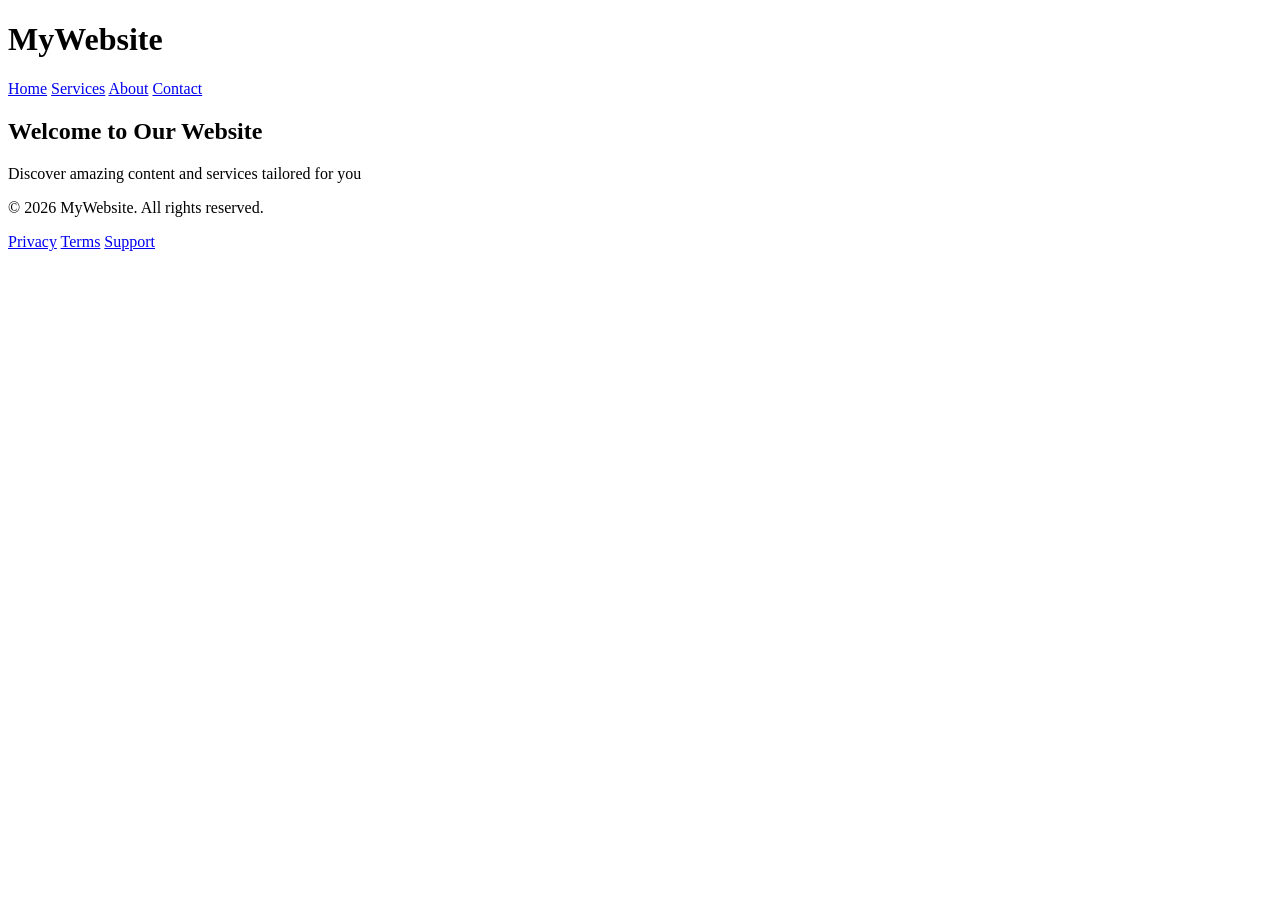
==== index.html @ 63a17d10 "deploying" ====
<!DOCTYPE html>
<html lang="en">
<head>
    <meta charset="UTF-8">
    <meta name="viewport" content="width=device-width, initial-scale=1.0">
    <title>Home - My Website</title>
    <link rel="stylesheet" href="style.css">
</head>
<body>
    <div class="container">
        <!-- Header -->
        <header class="header">
            <div class="header-content">
                <h1 class="logo">MyWebsite</h1>
                <nav class="nav">
                    <a href="index.html" class="nav-link active">Home</a>
                    <a href="services.html" class="nav-link">Services</a>
                    <a href="about.html" class="nav-link">About</a>
                    <a href="contact.html" class="nav-link">Contact</a>
                </nav>
            </div>
        </header>

        <!-- Main Content -->
        <main class="main-content">
            <section class="hero">
                <h2>Welcome to Our Website</h2>
                <p>Discover amazing content and services tailored for you</p>
            </section>
        </main>

        <!-- Footer -->
        <footer class="footer">
            <div class="footer-content">
                <p>&copy; 2026 MyWebsite. All rights reserved.</p>
                <div class="footer-links">
                    <a href="#" class="footer-link">Privacy</a>
                    <a href="#" class="footer-link">Terms</a>
                    <a href="#" class="footer-link">Support</a>
                </div>
            </div>
        </footer>
    </div>
</body>
</html>
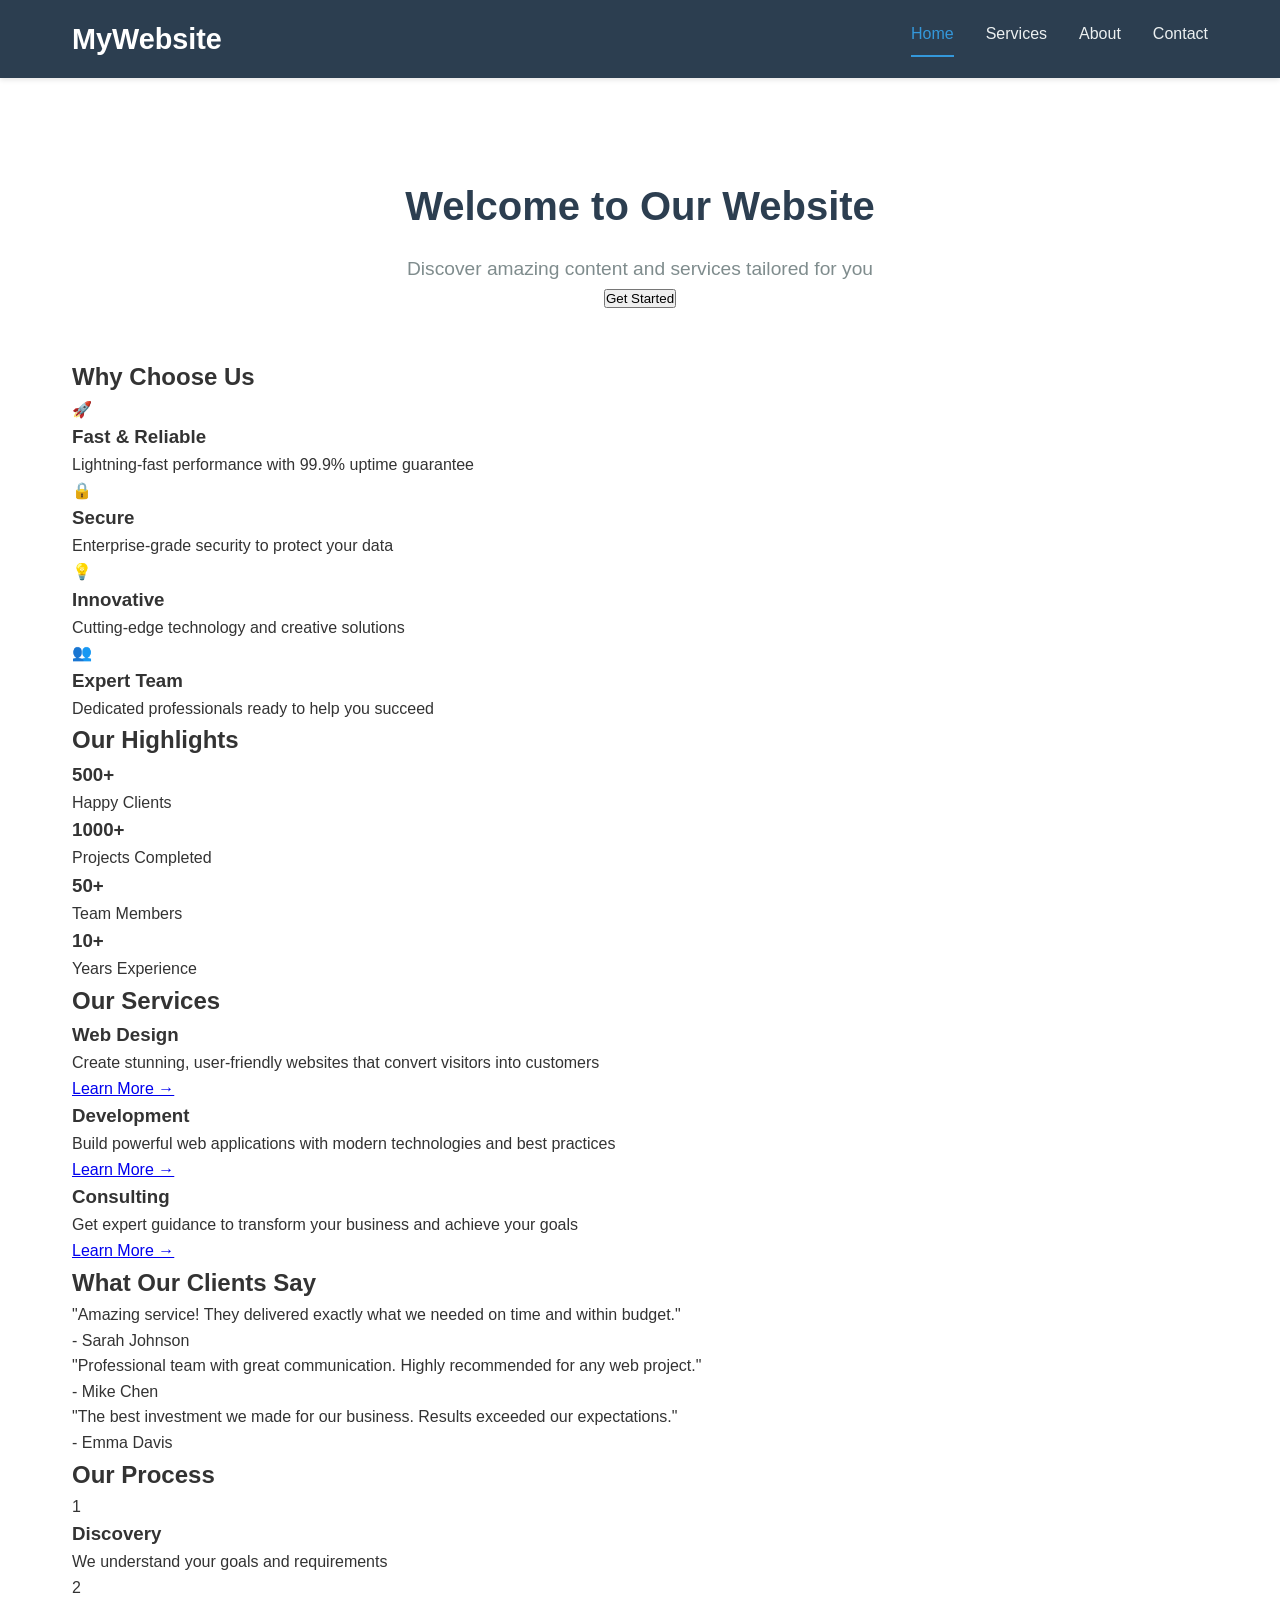
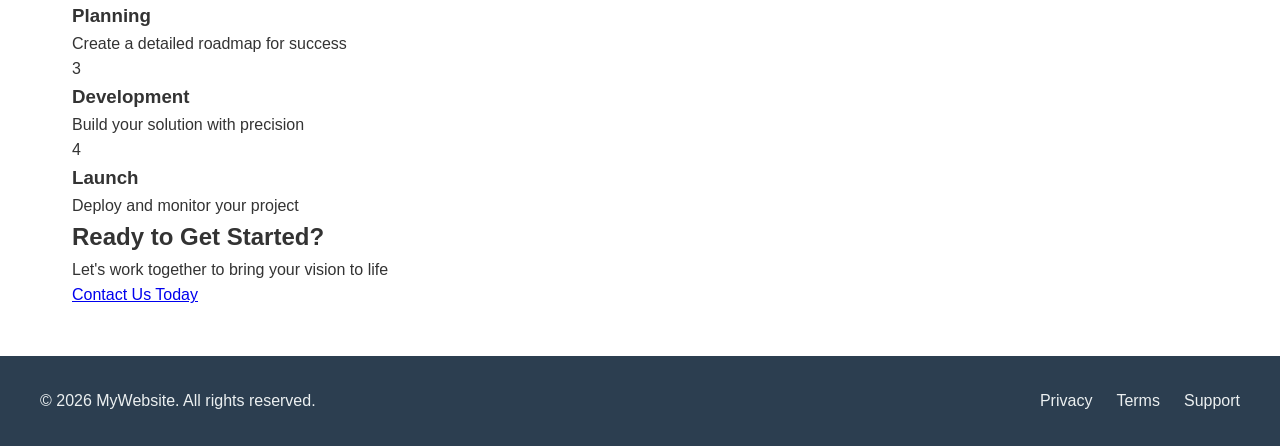
==== commit d2a75918: "updating" ====
--- a/index.html
+++ b/index.html
@@ -23,9 +23,136 @@
 
         <!-- Main Content -->
         <main class="main-content">
+            <!-- Hero Section -->
             <section class="hero">
                 <h2>Welcome to Our Website</h2>
                 <p>Discover amazing content and services tailored for you</p>
+                <button class="cta-btn">Get Started</button>
+            </section>
+
+            <!-- Features Section -->
+            <section class="features-section">
+                <h2>Why Choose Us</h2>
+                <div class="features-grid">
+                    <div class="feature-item">
+                        <div class="feature-icon">🚀</div>
+                        <h3>Fast & Reliable</h3>
+                        <p>Lightning-fast performance with 99.9% uptime guarantee</p>
+                    </div>
+                    <div class="feature-item">
+                        <div class="feature-icon">🔒</div>
+                        <h3>Secure</h3>
+                        <p>Enterprise-grade security to protect your data</p>
+                    </div>
+                    <div class="feature-item">
+                        <div class="feature-icon">💡</div>
+                        <h3>Innovative</h3>
+                        <p>Cutting-edge technology and creative solutions</p>
+                    </div>
+                    <div class="feature-item">
+                        <div class="feature-icon">👥</div>
+                        <h3>Expert Team</h3>
+                        <p>Dedicated professionals ready to help you succeed</p>
+                    </div>
+                </div>
+            </section>
+
+            <!-- Highlights Section -->
+            <section class="highlights-section">
+                <h2>Our Highlights</h2>
+                <div class="highlights-container">
+                    <div class="highlight-card">
+                        <h3>500+</h3>
+                        <p>Happy Clients</p>
+                    </div>
+                    <div class="highlight-card">
+                        <h3>1000+</h3>
+                        <p>Projects Completed</p>
+                    </div>
+                    <div class="highlight-card">
+                        <h3>50+</h3>
+                        <p>Team Members</p>
+                    </div>
+                    <div class="highlight-card">
+                        <h3>10+</h3>
+                        <p>Years Experience</p>
+                    </div>
+                </div>
+            </section>
+
+            <!-- Services Preview Section -->
+            <section class="services-preview">
+                <h2>Our Services</h2>
+                <div class="services-preview-grid">
+                    <div class="service-preview-card">
+                        <h3>Web Design</h3>
+                        <p>Create stunning, user-friendly websites that convert visitors into customers</p>
+                        <a href="services.html" class="learn-more">Learn More →</a>
+                    </div>
+                    <div class="service-preview-card">
+                        <h3>Development</h3>
+                        <p>Build powerful web applications with modern technologies and best practices</p>
+                        <a href="services.html" class="learn-more">Learn More →</a>
+                    </div>
+                    <div class="service-preview-card">
+                        <h3>Consulting</h3>
+                        <p>Get expert guidance to transform your business and achieve your goals</p>
+                        <a href="services.html" class="learn-more">Learn More →</a>
+                    </div>
+                </div>
+            </section>
+
+            <!-- Testimonials Section -->
+            <section class="testimonials-section">
+                <h2>What Our Clients Say</h2>
+                <div class="testimonials-grid">
+                    <div class="testimonial-card">
+                        <p class="testimonial-text">"Amazing service! They delivered exactly what we needed on time and within budget."</p>
+                        <p class="testimonial-author">- Sarah Johnson</p>
+                    </div>
+                    <div class="testimonial-card">
+                        <p class="testimonial-text">"Professional team with great communication. Highly recommended for any web project."</p>
+                        <p class="testimonial-author">- Mike Chen</p>
+                    </div>
+                    <div class="testimonial-card">
+                        <p class="testimonial-text">"The best investment we made for our business. Results exceeded our expectations."</p>
+                        <p class="testimonial-author">- Emma Davis</p>
+                    </div>
+                </div>
+            </section>
+
+            <!-- Process Section -->
+            <section class="process-section">
+                <h2>Our Process</h2>
+                <div class="process-steps">
+                    <div class="process-step">
+                        <div class="step-number">1</div>
+                        <h3>Discovery</h3>
+                        <p>We understand your goals and requirements</p>
+                    </div>
+                    <div class="process-step">
+                        <div class="step-number">2</div>
+                        <h3>Planning</h3>
+                        <p>Create a detailed roadmap for success</p>
+                    </div>
+                    <div class="process-step">
+                        <div class="step-number">3</div>
+                        <h3>Development</h3>
+                        <p>Build your solution with precision</p>
+                    </div>
+                    <div class="process-step">
+                        <div class="step-number">4</div>
+                        <h3>Launch</h3>
+                        <p>Deploy and monitor your project</p>
+                    </div>
+                </div>
+            </section>
+
+            <!-- CTA Section -->
+            <section class="cta-section">
+                <h2>Ready to Get Started?</h2>
+                <p>Let's work together to bring your vision to life</p>
+                <a href="contact.html" class="cta-link-btn">Contact Us Today</a>
             </section>
         </main>
 
--- a/style.css
+++ b/style.css
@@ -0,0 +1,337 @@
+* {
+    margin: 0;
+    padding: 0;
+    box-sizing: border-box;
+}
+
+body {
+    font-family: 'Segoe UI', Tahoma, Geneva, Verdana, sans-serif;
+    line-height: 1.6;
+    color: #333;
+}
+
+.container {
+    display: flex;
+    flex-direction: column;
+    min-height: 100vh;
+}
+
+/* Header Styles */
+.header {
+    background-color: #2c3e50;
+    padding: 1rem 0;
+    box-shadow: 0 2px 5px rgba(0, 0, 0, 0.1);
+}
+
+.header-content {
+    display: flex;
+    justify-content: space-between;
+    align-items: center;
+    max-width: 1200px;
+    margin: 0 auto;
+    padding: 0 2rem;
+}
+
+.logo {
+    color: #fff;
+    font-size: 1.8rem;
+    font-weight: bold;
+}
+
+.nav {
+    display: flex;
+    gap: 2rem;
+}
+
+.nav-link {
+    color: #ecf0f1;
+    text-decoration: none;
+    font-size: 1rem;
+    font-weight: 500;
+    transition: color 0.3s ease;
+}
+
+.nav-link:hover {
+    color: #3498db;
+}
+
+.nav-link.active {
+    color: #3498db;
+    border-bottom: 2px solid #3498db;
+    padding-bottom: 0.5rem;
+}
+
+/* Main Content */
+.main-content {
+    flex: 1;
+    max-width: 1200px;
+    width: 100%;
+    margin: 0 auto;
+    padding: 3rem 2rem;
+}
+
+.hero {
+    text-align: center;
+    padding: 3rem 0;
+}
+
+.hero h2 {
+    font-size: 2.5rem;
+    color: #2c3e50;
+    margin-bottom: 1rem;
+}
+
+.hero p {
+    font-size: 1.2rem;
+    color: #7f8c8d;
+}
+
+.page-section {
+    width: 100%;
+}
+
+.page-section h2 {
+    font-size: 2rem;
+    color: #2c3e50;
+    margin-bottom: 2rem;
+    text-align: center;
+}
+
+/* Services Grid */
+.services-grid {
+    display: flex;
+    flex-wrap: wrap;
+    gap: 2rem;
+    justify-content: center;
+}
+
+.service-card {
+    background-color: #ecf0f1;
+    padding: 2rem;
+    border-radius: 8px;
+    width: 250px;
+    text-align: center;
+    transition: transform 0.3s ease, box-shadow 0.3s ease;
+}
+
+.service-card:hover {
+    transform: translateY(-5px);
+    box-shadow: 0 5px 15px rgba(0, 0, 0, 0.2);
+}
+
+.service-card h3 {
+    color: #2c3e50;
+    margin-bottom: 1rem;
+    font-size: 1.3rem;
+}
+
+.service-card p {
+    color: #7f8c8d;
+    font-size: 0.95rem;
+}
+
+/* About Content */
+.about-content {
+    max-width: 800px;
+    margin: 0 auto;
+}
+
+.about-content p {
+    color: #555;
+    margin-bottom: 1.5rem;
+    font-size: 1rem;
+    line-height: 1.8;
+}
+
+.team-grid {
+    display: flex;
+    flex-wrap: wrap;
+    gap: 2rem;
+    justify-content: center;
+    margin-top: 2rem;
+}
+
+.team-member {
+    background-color: #ecf0f1;
+    padding: 2rem;
+    border-radius: 8px;
+    width: 200px;
+    text-align: center;
+    transition: background-color 0.3s ease;
+}
+
+.team-member:hover {
+    background-color: #3498db;
+    color: #fff;
+}
+
+.team-member h3 {
+    color: #2c3e50;
+    margin-bottom: 0.5rem;
+}
+
+.team-member:hover h3 {
+    color: #fff;
+}
+
+.team-member p {
+    color: #7f8c8d;
+    font-size: 0.9rem;
+}
+
+.team-member:hover p {
+    color: #ecf0f1;
+}
+
+/* Contact Content */
+.contact-content {
+    display: flex;
+    gap: 3rem;
+    justify-content: center;
+    flex-wrap: wrap;
+}
+
+.contact-form {
+    flex: 1;
+    min-width: 300px;
+    max-width: 400px;
+}
+
+.form-group {
+    display: flex;
+    flex-direction: column;
+    margin-bottom: 1.5rem;
+}
+
+.form-group label {
+    color: #2c3e50;
+    font-weight: 600;
+    margin-bottom: 0.5rem;
+}
+
+.form-group input,
+.form-group textarea {
+    padding: 0.8rem;
+    border: 1px solid #bdc3c7;
+    border-radius: 4px;
+    font-family: inherit;
+    font-size: 1rem;
+    transition: border-color 0.3s ease;
+}
+
+.form-group input:focus,
+.form-group textarea:focus {
+    outline: none;
+    border-color: #3498db;
+}
+
+.submit-btn {
+    background-color: #3498db;
+    color: #fff;
+    padding: 0.8rem 2rem;
+    border: none;
+    border-radius: 4px;
+    font-size: 1rem;
+    font-weight: 600;
+    cursor: pointer;
+    transition: background-color 0.3s ease;
+    width: 100%;
+}
+
+.submit-btn:hover {
+    background-color: #2980b9;
+}
+
+.contact-info {
+    flex: 1;
+    min-width: 300px;
+    max-width: 400px;
+    background-color: #ecf0f1;
+    padding: 2rem;
+    border-radius: 8px;
+}
+
+.contact-info h3 {
+    color: #2c3e50;
+    margin-bottom: 1.5rem;
+    font-size: 1.3rem;
+}
+
+.contact-info p {
+    color: #555;
+    margin-bottom: 1rem;
+    line-height: 1.8;
+}
+
+/* Footer Styles */
+.footer {
+    background-color: #2c3e50;
+    color: #ecf0f1;
+    padding: 2rem;
+    margin-top: auto;
+}
+
+.footer-content {
+    display: flex;
+    justify-content: space-between;
+    align-items: center;
+    max-width: 1200px;
+    margin: 0 auto;
+    flex-wrap: wrap;
+    gap: 2rem;
+}
+
+.footer-links {
+    display: flex;
+    gap: 1.5rem;
+}
+
+.footer-link {
+    color: #ecf0f1;
+    text-decoration: none;
+    transition: color 0.3s ease;
+}
+
+.footer-link:hover {
+    color: #3498db;
+}
+
+/* Responsive Design */
+@media (max-width: 768px) {
+    .header-content {
+        flex-direction: column;
+        gap: 1rem;
+    }
+
+    .nav {
+        gap: 1rem;
+        flex-wrap: wrap;
+        justify-content: center;
+    }
+
+    .hero h2 {
+        font-size: 1.8rem;
+    }
+
+    .page-section h2 {
+        font-size: 1.5rem;
+    }
+
+    .services-grid {
+        gap: 1rem;
+    }
+
+    .service-card {
+        width: 100%;
+        max-width: 300px;
+    }
+
+    .contact-content {
+        gap: 1.5rem;
+    }
+
+    .footer-content {
+        flex-direction: column;
+        text-align: center;
+    }
+}
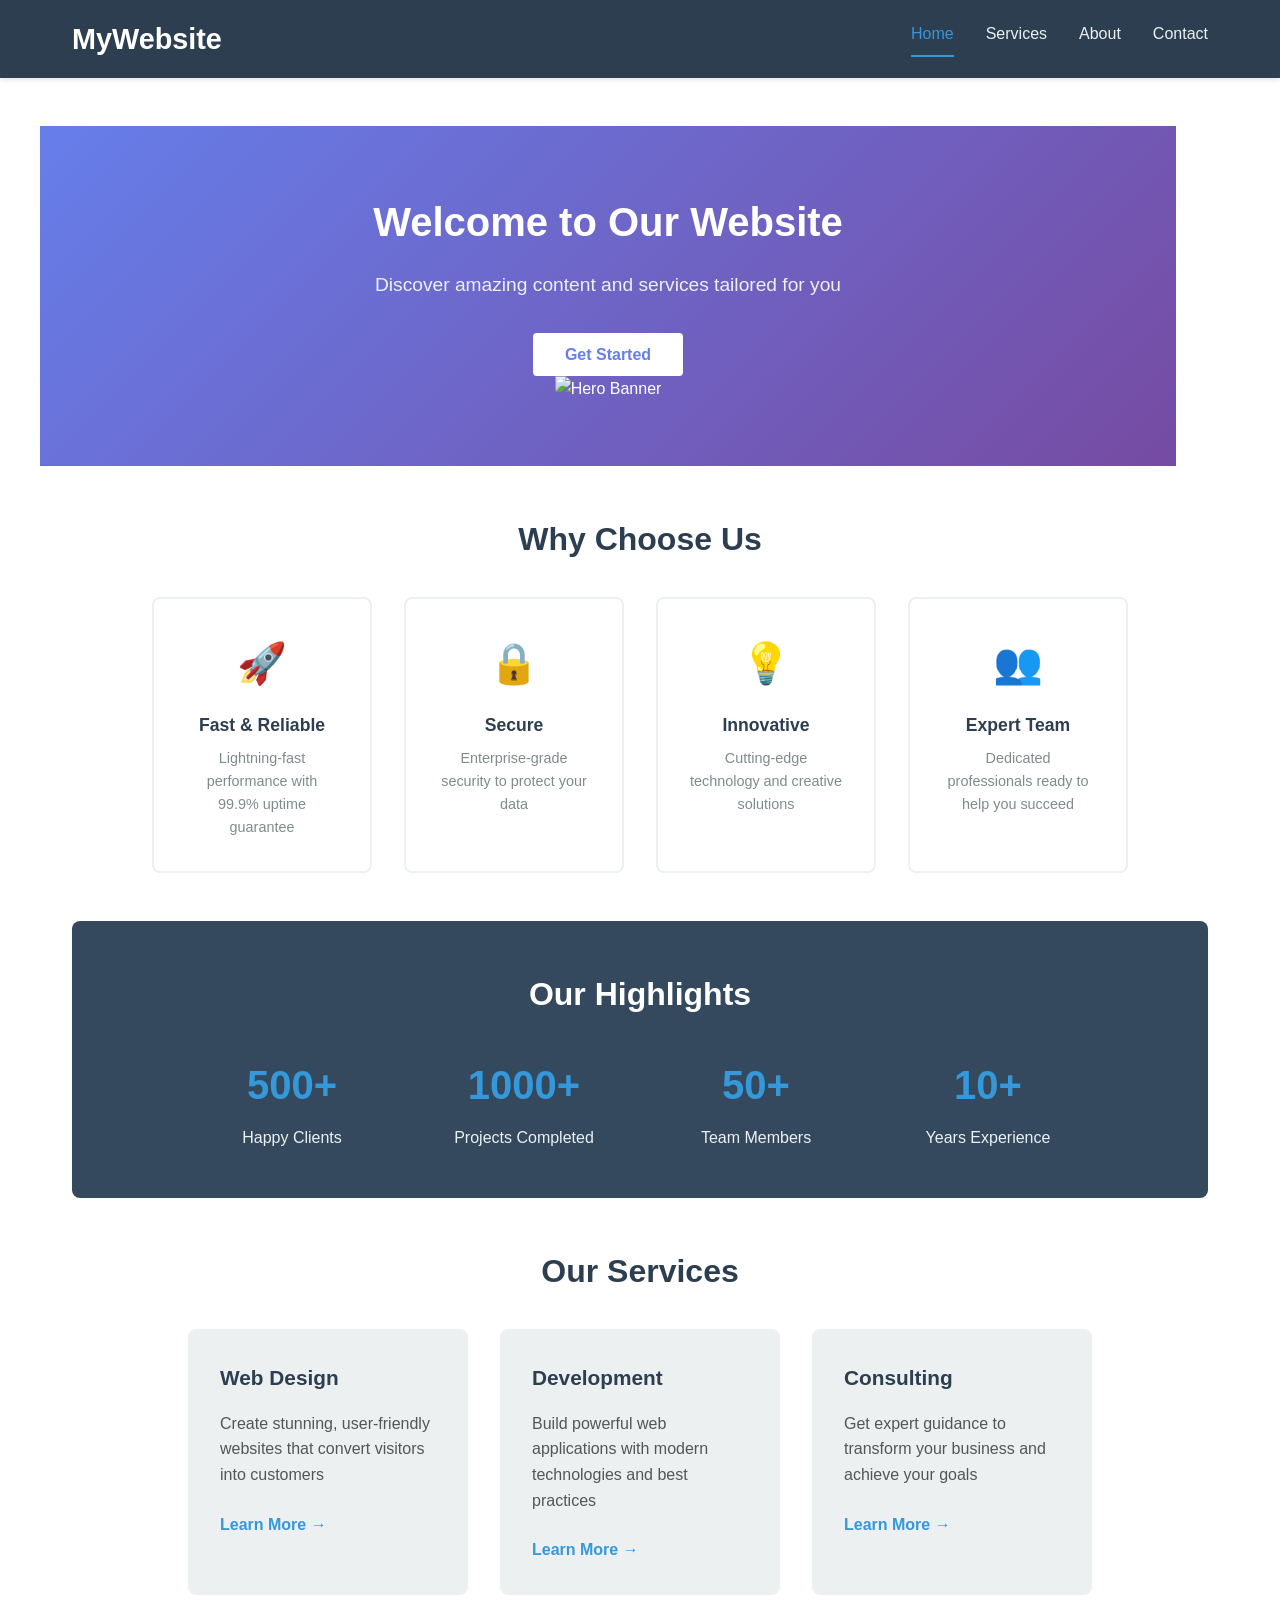
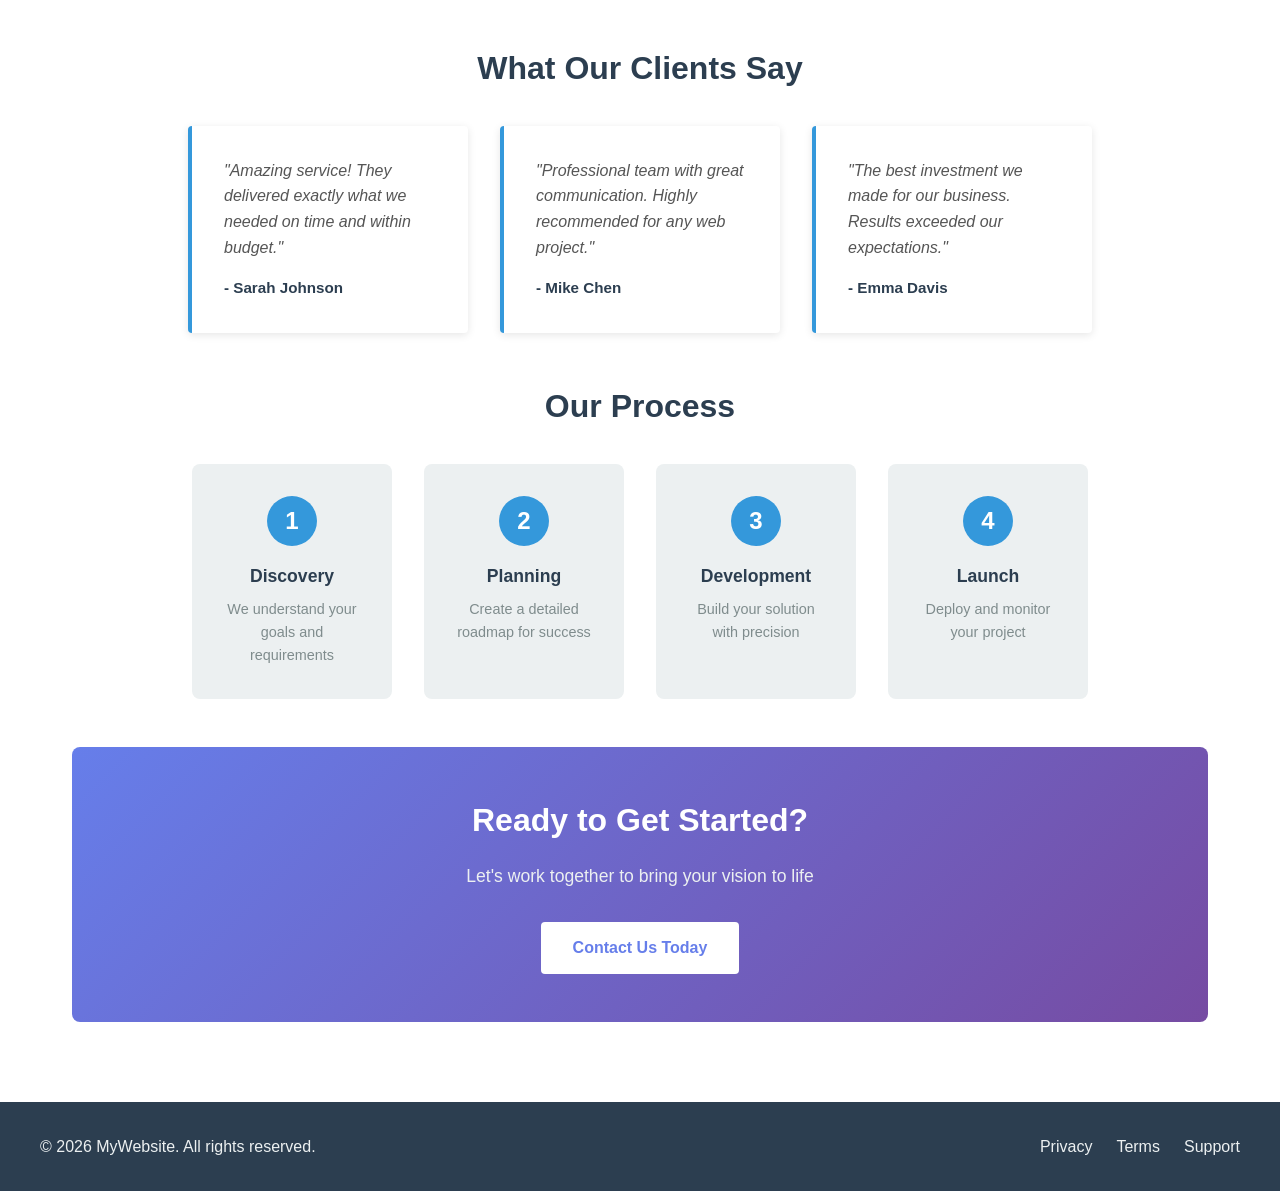
==== commit 29e2db1a: "updating" ====
--- a/index.html
+++ b/index.html
@@ -25,9 +25,12 @@
         <main class="main-content">
             <!-- Hero Section -->
             <section class="hero">
-                <h2>Welcome to Our Website</h2>
-                <p>Discover amazing content and services tailored for you</p>
-                <button class="cta-btn">Get Started</button>
+                <div class="hero-content">
+                    <h2>Welcome to Our Website</h2>
+                    <p>Discover amazing content and services tailored for you</p>
+                    <button class="cta-btn">Get Started</button>
+                </div>
+                <img src="https://images.unsplash.com/photo-1552664730-d307ca884978?w=1200&h=400&fit=crop" alt="Hero Banner" class="hero-image">
             </section>
 
             <!-- Features Section -->
--- a/style.css
+++ b/style.css
@@ -72,18 +72,45 @@
 
 .hero {
     text-align: center;
-    padding: 3rem 0;
+    padding: 4rem 2rem;
+    background: linear-gradient(135deg, #667eea 0%, #764ba2 100%);
+    color: #fff;
+    border-radius: 0;
+    margin-bottom: 3rem;
+    width: 100%;
+    margin-left: -2rem;
+    margin-right: -2rem;
+    padding-left: calc(2rem + 2rem);
+    padding-right: calc(2rem + 2rem);
 }
 
 .hero h2 {
     font-size: 2.5rem;
-    color: #2c3e50;
+    color: #fff;
     margin-bottom: 1rem;
 }
 
 .hero p {
     font-size: 1.2rem;
-    color: #7f8c8d;
+    color: #ecf0f1;
+    margin-bottom: 2rem;
+}
+
+.cta-btn {
+    background-color: #fff;
+    color: #667eea;
+    padding: 0.8rem 2rem;
+    border: none;
+    border-radius: 4px;
+    font-size: 1rem;
+    font-weight: 600;
+    cursor: pointer;
+    transition: transform 0.3s ease, box-shadow 0.3s ease;
+}
+
+.cta-btn:hover {
+    transform: scale(1.05);
+    box-shadow: 0 5px 15px rgba(0, 0, 0, 0.2);
 }
 
 .page-section {
@@ -313,17 +340,41 @@
         font-size: 1.8rem;
     }
 
-    .page-section h2 {
+    .hero {
+        padding: 2rem 1rem;
+    }
+
+    .page-section h2,
+    .features-section h2,
+    .highlights-section h2,
+    .services-preview h2,
+    .testimonials-section h2,
+    .process-section h2,
+    .cta-section h2 {
         font-size: 1.5rem;
     }
 
-    .services-grid {
+    .services-grid,
+    .features-grid,
+    .highlights-container,
+    .services-preview-grid,
+    .testimonials-grid,
+    .process-steps {
         gap: 1rem;
     }
 
-    .service-card {
+    .service-card,
+    .feature-item,
+    .service-preview-card,
+    .testimonial-card,
+    .process-step {
         width: 100%;
         max-width: 300px;
+    }
+
+    .highlight-card {
+        min-width: 120px;
+        max-width: 150px;
     }
 
     .contact-content {
@@ -335,3 +386,305 @@
         text-align: center;
     }
 }
+
+/* Features Section */
+.features-section {
+    margin-bottom: 3rem;
+}
+
+.features-section h2 {
+    font-size: 2rem;
+    color: #2c3e50;
+    margin-bottom: 2rem;
+    text-align: center;
+}
+
+.features-grid {
+    display: flex;
+    flex-wrap: wrap;
+    gap: 2rem;
+    justify-content: center;
+}
+
+.feature-item {
+    background-color: #fff;
+    border: 2px solid #ecf0f1;
+    padding: 2rem;
+    border-radius: 8px;
+    width: 220px;
+    text-align: center;
+    transition: border-color 0.3s ease, box-shadow 0.3s ease;
+}
+
+.feature-item:hover {
+    border-color: #3498db;
+    box-shadow: 0 5px 15px rgba(52, 152, 219, 0.2);
+}
+
+.feature-icon {
+    font-size: 2.5rem;
+    margin-bottom: 1rem;
+}
+
+.feature-item h3 {
+    color: #2c3e50;
+    margin-bottom: 0.5rem;
+    font-size: 1.1rem;
+}
+
+.feature-item p {
+    color: #7f8c8d;
+    font-size: 0.9rem;
+}
+
+/* Highlights Section */
+.highlights-section {
+    background-color: #34495e;
+    color: #fff;
+    padding: 3rem 2rem;
+    border-radius: 8px;
+    margin-bottom: 3rem;
+}
+
+.highlights-section h2 {
+    font-size: 2rem;
+    color: #fff;
+    margin-bottom: 2rem;
+    text-align: center;
+}
+
+.highlights-container {
+    display: flex;
+    flex-wrap: wrap;
+    gap: 2rem;
+    justify-content: center;
+}
+
+.highlight-card {
+    text-align: center;
+    flex: 1;
+    min-width: 150px;
+    max-width: 200px;
+}
+
+.highlight-card h3 {
+    font-size: 2.5rem;
+    color: #3498db;
+    margin-bottom: 0.5rem;
+}
+
+.highlight-card p {
+    font-size: 1rem;
+    color: #ecf0f1;
+}
+
+/* Services Preview Section */
+.services-preview {
+    margin-bottom: 3rem;
+}
+
+.services-preview h2 {
+    font-size: 2rem;
+    color: #2c3e50;
+    margin-bottom: 2rem;
+    text-align: center;
+}
+
+.services-preview-grid {
+    display: flex;
+    flex-wrap: wrap;
+    gap: 2rem;
+    justify-content: center;
+}
+
+.service-preview-card {
+    background-color: #ecf0f1;
+    padding: 2rem;
+    border-radius: 8px;
+    width: 280px;
+    transition: transform 0.3s ease, box-shadow 0.3s ease;
+}
+
+.service-preview-card:hover {
+    transform: translateY(-8px);
+    box-shadow: 0 8px 20px rgba(0, 0, 0, 0.15);
+}
+
+.service-preview-card h3 {
+    color: #2c3e50;
+    margin-bottom: 1rem;
+    font-size: 1.3rem;
+}
+
+.service-preview-card p {
+    color: #555;
+    margin-bottom: 1.5rem;
+    line-height: 1.6;
+}
+
+.learn-more {
+    color: #3498db;
+    text-decoration: none;
+    font-weight: 600;
+    transition: color 0.3s ease;
+}
+
+.learn-more:hover {
+    color: #2980b9;
+}
+
+/* Testimonials Section */
+.testimonials-section {
+    margin-bottom: 3rem;
+}
+
+.testimonials-section h2 {
+    font-size: 2rem;
+    color: #2c3e50;
+    margin-bottom: 2rem;
+    text-align: center;
+}
+
+.testimonials-grid {
+    display: flex;
+    flex-wrap: wrap;
+    gap: 2rem;
+    justify-content: center;
+}
+
+.testimonial-card {
+    background-color: #fff;
+    border-left: 4px solid #3498db;
+    padding: 2rem;
+    border-radius: 4px;
+    width: 280px;
+    box-shadow: 0 2px 8px rgba(0, 0, 0, 0.1);
+    transition: box-shadow 0.3s ease;
+}
+
+.testimonial-card:hover {
+    box-shadow: 0 5px 15px rgba(0, 0, 0, 0.15);
+}
+
+.testimonial-text {
+    color: #555;
+    font-style: italic;
+    margin-bottom: 1rem;
+    line-height: 1.6;
+}
+
+.testimonial-author {
+    color: #2c3e50;
+    font-weight: 600;
+    font-size: 0.95rem;
+}
+
+/* Process Section */
+.process-section {
+    margin-bottom: 3rem;
+}
+
+.process-section h2 {
+    font-size: 2rem;
+    color: #2c3e50;
+    margin-bottom: 2rem;
+    text-align: center;
+}
+
+.process-steps {
+    display: flex;
+    flex-wrap: wrap;
+    gap: 2rem;
+    justify-content: center;
+}
+
+.process-step {
+    background-color: #ecf0f1;
+    padding: 2rem;
+    border-radius: 8px;
+    width: 200px;
+    text-align: center;
+    transition: background-color 0.3s ease;
+}
+
+.process-step:hover {
+    background-color: #3498db;
+    color: #fff;
+}
+
+.step-number {
+    display: flex;
+    align-items: center;
+    justify-content: center;
+    width: 50px;
+    height: 50px;
+    background-color: #3498db;
+    color: #fff;
+    border-radius: 50%;
+    font-size: 1.5rem;
+    font-weight: bold;
+    margin: 0 auto 1rem;
+    transition: background-color 0.3s ease;
+}
+
+.process-step:hover .step-number {
+    background-color: #fff;
+    color: #3498db;
+}
+
+.process-step h3 {
+    color: #2c3e50;
+    margin-bottom: 0.5rem;
+    font-size: 1.1rem;
+}
+
+.process-step:hover h3 {
+    color: #fff;
+}
+
+.process-step p {
+    color: #7f8c8d;
+    font-size: 0.9rem;
+}
+
+.process-step:hover p {
+    color: #ecf0f1;
+}
+
+/* CTA Section */
+.cta-section {
+    background: linear-gradient(135deg, #667eea 0%, #764ba2 100%);
+    color: #fff;
+    padding: 3rem 2rem;
+    border-radius: 8px;
+    text-align: center;
+    margin-bottom: 2rem;
+}
+
+.cta-section h2 {
+    font-size: 2rem;
+    color: #fff;
+    margin-bottom: 1rem;
+}
+
+.cta-section p {
+    font-size: 1.1rem;
+    color: #ecf0f1;
+    margin-bottom: 2rem;
+}
+
+.cta-link-btn {
+    display: inline-block;
+    background-color: #fff;
+    color: #667eea;
+    padding: 0.8rem 2rem;
+    border-radius: 4px;
+    text-decoration: none;
+    font-weight: 600;
+    transition: transform 0.3s ease, box-shadow 0.3s ease;
+}
+
+.cta-link-btn:hover {
+    transform: scale(1.05);
+    box-shadow: 0 5px 15px rgba(0, 0, 0, 0.2);
+}
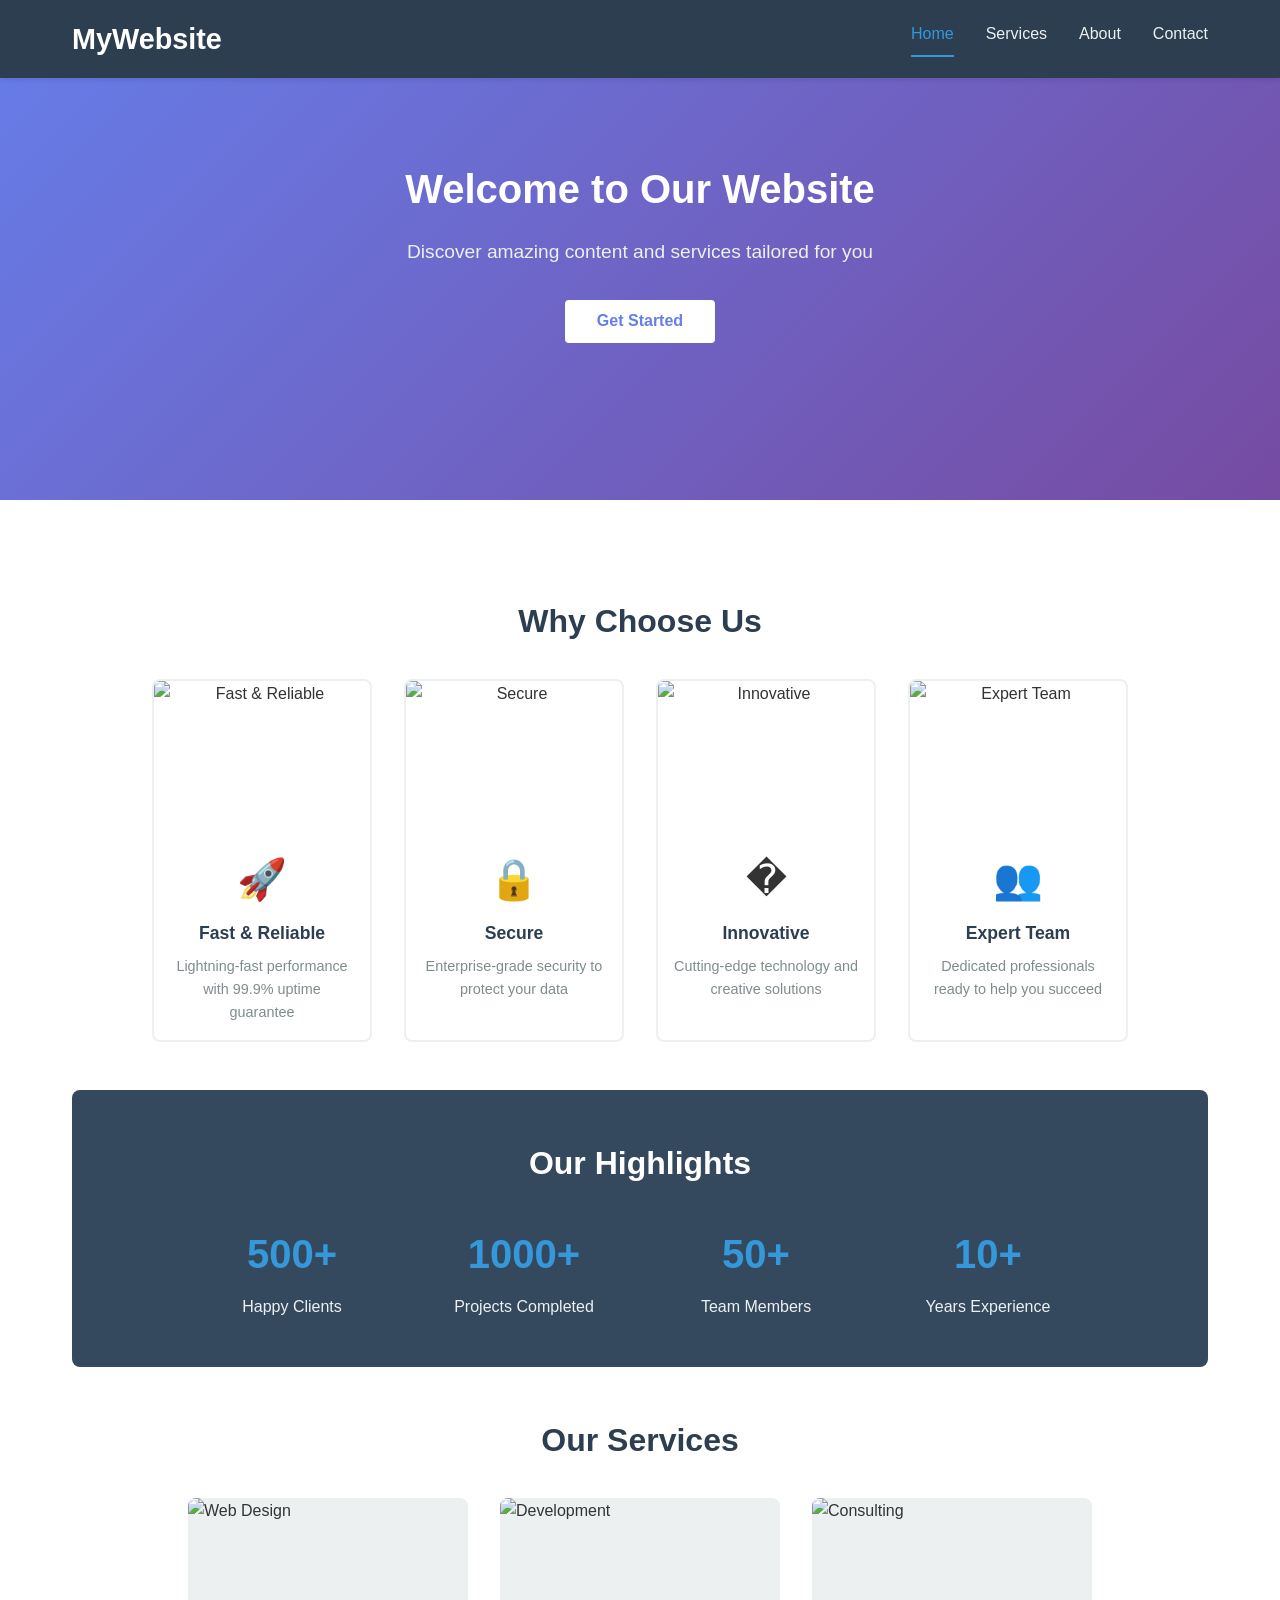
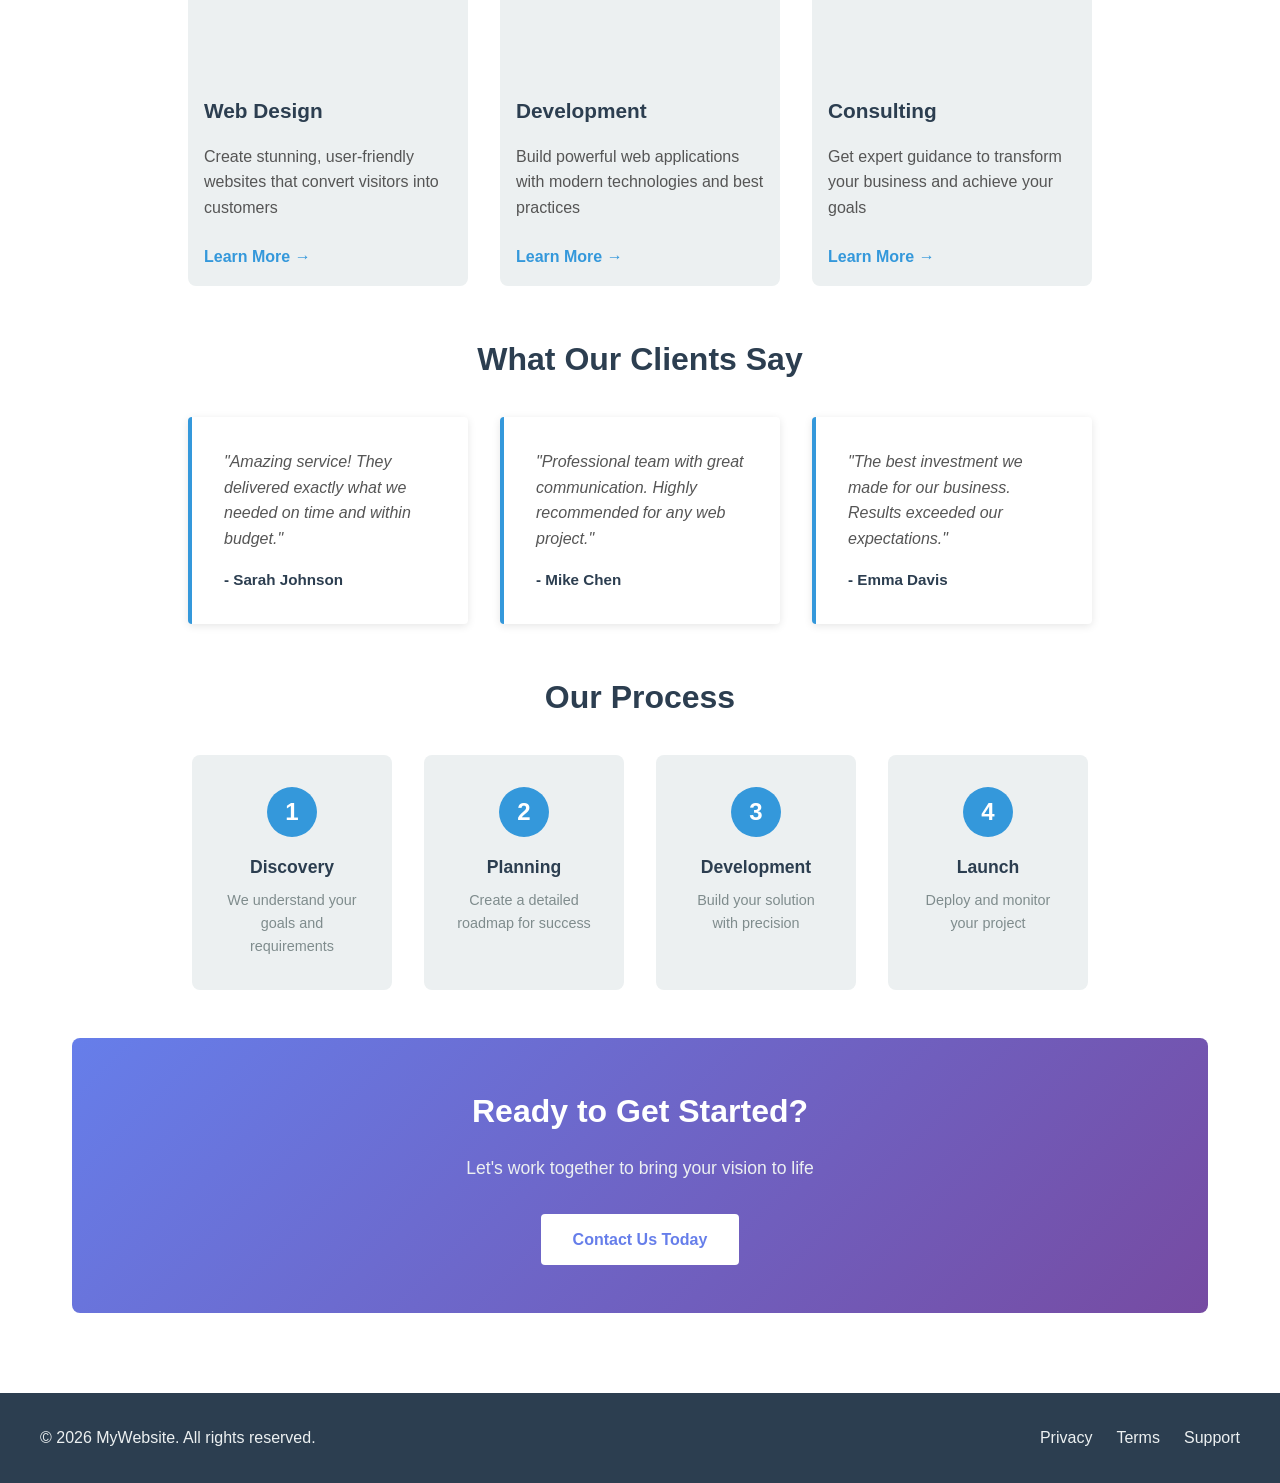
==== commit 1b725b9c: "updating" ====
--- a/index.html
+++ b/index.html
@@ -21,38 +21,41 @@
             </div>
         </header>
 
+        <!-- Hero Section -->
+        <section class="hero">
+            <div class="hero-content">
+                <h2>Welcome to Our Website</h2>
+                <p>Discover amazing content and services tailored for you</p>
+                <button class="cta-btn">Get Started</button>
+            </div>
+            <img src="https://images.unsplash.com/photo-1552664730-d307ca884978?w=1200&h=400&fit=crop" alt="Hero Banner" class="hero-image">
+        </section>
+
         <!-- Main Content -->
         <main class="main-content">
-            <!-- Hero Section -->
-            <section class="hero">
-                <div class="hero-content">
-                    <h2>Welcome to Our Website</h2>
-                    <p>Discover amazing content and services tailored for you</p>
-                    <button class="cta-btn">Get Started</button>
-                </div>
-                <img src="https://images.unsplash.com/photo-1552664730-d307ca884978?w=1200&h=400&fit=crop" alt="Hero Banner" class="hero-image">
-            </section>
-
-            <!-- Features Section -->
             <section class="features-section">
                 <h2>Why Choose Us</h2>
                 <div class="features-grid">
                     <div class="feature-item">
+                        <img src="https://images.unsplash.com/photo-1552664730-d307ca884978?w=300&h=200&fit=crop" alt="Fast & Reliable" class="feature-image">
                         <div class="feature-icon">🚀</div>
                         <h3>Fast & Reliable</h3>
                         <p>Lightning-fast performance with 99.9% uptime guarantee</p>
                     </div>
                     <div class="feature-item">
+                        <img src="https://images.unsplash.com/photo-1563986768609-322da13575f3?w=300&h=200&fit=crop" alt="Secure" class="feature-image">
                         <div class="feature-icon">🔒</div>
                         <h3>Secure</h3>
                         <p>Enterprise-grade security to protect your data</p>
                     </div>
                     <div class="feature-item">
-                        <div class="feature-icon">💡</div>
+                        <img src="https://images.unsplash.com/photo-1552664730-d307ca884978?w=300&h=200&fit=crop" alt="Innovative" class="feature-image">
+                        <div class="feature-icon">�</div>
                         <h3>Innovative</h3>
                         <p>Cutting-edge technology and creative solutions</p>
                     </div>
                     <div class="feature-item">
+                        <img src="https://images.unsplash.com/photo-1552664730-d307ca884978?w=300&h=200&fit=crop" alt="Expert Team" class="feature-image">
                         <div class="feature-icon">👥</div>
                         <h3>Expert Team</h3>
                         <p>Dedicated professionals ready to help you succeed</p>
@@ -88,16 +91,19 @@
                 <h2>Our Services</h2>
                 <div class="services-preview-grid">
                     <div class="service-preview-card">
+                        <img src="https://images.unsplash.com/photo-1561070791-2526d30994b5?w=300&h=200&fit=crop" alt="Web Design" class="service-image">
                         <h3>Web Design</h3>
                         <p>Create stunning, user-friendly websites that convert visitors into customers</p>
                         <a href="services.html" class="learn-more">Learn More →</a>
                     </div>
                     <div class="service-preview-card">
+                        <img src="https://images.unsplash.com/photo-1517694712202-14dd9538aa97?w=300&h=200&fit=crop" alt="Development" class="service-image">
                         <h3>Development</h3>
                         <p>Build powerful web applications with modern technologies and best practices</p>
                         <a href="services.html" class="learn-more">Learn More →</a>
                     </div>
                     <div class="service-preview-card">
+                        <img src="https://images.unsplash.com/photo-1552664730-d307ca884978?w=300&h=200&fit=crop" alt="Consulting" class="service-image">
                         <h3>Consulting</h3>
                         <p>Get expert guidance to transform your business and achieve your goals</p>
                         <a href="services.html" class="learn-more">Learn More →</a>
--- a/style.css
+++ b/style.css
@@ -4,16 +4,22 @@
     box-sizing: border-box;
 }
 
+html {
+    overflow-x: hidden;
+}
+
 body {
     font-family: 'Segoe UI', Tahoma, Geneva, Verdana, sans-serif;
     line-height: 1.6;
     color: #333;
+    overflow-x: hidden;
 }
 
 .container {
     display: flex;
     flex-direction: column;
     min-height: 100vh;
+    overflow-x: hidden;
 }
 
 /* Header Styles */
@@ -21,6 +27,12 @@
     background-color: #2c3e50;
     padding: 1rem 0;
     box-shadow: 0 2px 5px rgba(0, 0, 0, 0.1);
+    position: fixed;
+    top: 0;
+    left: 0;
+    right: 0;
+    width: 100%;
+    z-index: 1000;
 }
 
 .header-content {
@@ -72,16 +84,39 @@
 
 .hero {
     text-align: center;
-    padding: 4rem 2rem;
+    padding: 6rem 2rem;
     background: linear-gradient(135deg, #667eea 0%, #764ba2 100%);
     color: #fff;
     border-radius: 0;
     margin-bottom: 3rem;
-    width: 100%;
-    margin-left: -2rem;
-    margin-right: -2rem;
-    padding-left: calc(2rem + 2rem);
-    padding-right: calc(2rem + 2rem);
+    margin-top: 0;
+    width: 100vw;
+    position: relative;
+    left: 50%;
+    right: 50%;
+    margin-left: -50vw;
+    margin-right: -50vw;
+    overflow: hidden;
+    display: flex;
+    align-items: center;
+    justify-content: center;
+    min-height: 500px;
+}
+
+.hero-image {
+    position: absolute;
+    top: 0;
+    left: 0;
+    width: 100%;
+    height: 100%;
+    object-fit: cover;
+    opacity: 0.3;
+    z-index: 0;
+}
+
+.hero-content {
+    position: relative;
+    z-index: 1;
 }
 
 .hero h2 {
@@ -99,7 +134,8 @@
 .cta-btn {
     background-color: #fff;
     color: #667eea;
-    padding: 0.8rem 2rem;
+    padding: 
+0.8rem 2rem;
     border: none;
     border-radius: 4px;
     font-size: 1rem;
@@ -113,280 +149,6 @@
     box-shadow: 0 5px 15px rgba(0, 0, 0, 0.2);
 }
 
-.page-section {
-    width: 100%;
-}
-
-.page-section h2 {
-    font-size: 2rem;
-    color: #2c3e50;
-    margin-bottom: 2rem;
-    text-align: center;
-}
-
-/* Services Grid */
-.services-grid {
-    display: flex;
-    flex-wrap: wrap;
-    gap: 2rem;
-    justify-content: center;
-}
-
-.service-card {
-    background-color: #ecf0f1;
-    padding: 2rem;
-    border-radius: 8px;
-    width: 250px;
-    text-align: center;
-    transition: transform 0.3s ease, box-shadow 0.3s ease;
-}
-
-.service-card:hover {
-    transform: translateY(-5px);
-    box-shadow: 0 5px 15px rgba(0, 0, 0, 0.2);
-}
-
-.service-card h3 {
-    color: #2c3e50;
-    margin-bottom: 1rem;
-    font-size: 1.3rem;
-}
-
-.service-card p {
-    color: #7f8c8d;
-    font-size: 0.95rem;
-}
-
-/* About Content */
-.about-content {
-    max-width: 800px;
-    margin: 0 auto;
-}
-
-.about-content p {
-    color: #555;
-    margin-bottom: 1.5rem;
-    font-size: 1rem;
-    line-height: 1.8;
-}
-
-.team-grid {
-    display: flex;
-    flex-wrap: wrap;
-    gap: 2rem;
-    justify-content: center;
-    margin-top: 2rem;
-}
-
-.team-member {
-    background-color: #ecf0f1;
-    padding: 2rem;
-    border-radius: 8px;
-    width: 200px;
-    text-align: center;
-    transition: background-color 0.3s ease;
-}
-
-.team-member:hover {
-    background-color: #3498db;
-    color: #fff;
-}
-
-.team-member h3 {
-    color: #2c3e50;
-    margin-bottom: 0.5rem;
-}
-
-.team-member:hover h3 {
-    color: #fff;
-}
-
-.team-member p {
-    color: #7f8c8d;
-    font-size: 0.9rem;
-}
-
-.team-member:hover p {
-    color: #ecf0f1;
-}
-
-/* Contact Content */
-.contact-content {
-    display: flex;
-    gap: 3rem;
-    justify-content: center;
-    flex-wrap: wrap;
-}
-
-.contact-form {
-    flex: 1;
-    min-width: 300px;
-    max-width: 400px;
-}
-
-.form-group {
-    display: flex;
-    flex-direction: column;
-    margin-bottom: 1.5rem;
-}
-
-.form-group label {
-    color: #2c3e50;
-    font-weight: 600;
-    margin-bottom: 0.5rem;
-}
-
-.form-group input,
-.form-group textarea {
-    padding: 0.8rem;
-    border: 1px solid #bdc3c7;
-    border-radius: 4px;
-    font-family: inherit;
-    font-size: 1rem;
-    transition: border-color 0.3s ease;
-}
-
-.form-group input:focus,
-.form-group textarea:focus {
-    outline: none;
-    border-color: #3498db;
-}
-
-.submit-btn {
-    background-color: #3498db;
-    color: #fff;
-    padding: 0.8rem 2rem;
-    border: none;
-    border-radius: 4px;
-    font-size: 1rem;
-    font-weight: 600;
-    cursor: pointer;
-    transition: background-color 0.3s ease;
-    width: 100%;
-}
-
-.submit-btn:hover {
-    background-color: #2980b9;
-}
-
-.contact-info {
-    flex: 1;
-    min-width: 300px;
-    max-width: 400px;
-    background-color: #ecf0f1;
-    padding: 2rem;
-    border-radius: 8px;
-}
-
-.contact-info h3 {
-    color: #2c3e50;
-    margin-bottom: 1.5rem;
-    font-size: 1.3rem;
-}
-
-.contact-info p {
-    color: #555;
-    margin-bottom: 1rem;
-    line-height: 1.8;
-}
-
-/* Footer Styles */
-.footer {
-    background-color: #2c3e50;
-    color: #ecf0f1;
-    padding: 2rem;
-    margin-top: auto;
-}
-
-.footer-content {
-    display: flex;
-    justify-content: space-between;
-    align-items: center;
-    max-width: 1200px;
-    margin: 0 auto;
-    flex-wrap: wrap;
-    gap: 2rem;
-}
-
-.footer-links {
-    display: flex;
-    gap: 1.5rem;
-}
-
-.footer-link {
-    color: #ecf0f1;
-    text-decoration: none;
-    transition: color 0.3s ease;
-}
-
-.footer-link:hover {
-    color: #3498db;
-}
-
-/* Responsive Design */
-@media (max-width: 768px) {
-    .header-content {
-        flex-direction: column;
-        gap: 1rem;
-    }
-
-    .nav {
-        gap: 1rem;
-        flex-wrap: wrap;
-        justify-content: center;
-    }
-
-    .hero h2 {
-        font-size: 1.8rem;
-    }
-
-    .hero {
-        padding: 2rem 1rem;
-    }
-
-    .page-section h2,
-    .features-section h2,
-    .highlights-section h2,
-    .services-preview h2,
-    .testimonials-section h2,
-    .process-section h2,
-    .cta-section h2 {
-        font-size: 1.5rem;
-    }
-
-    .services-grid,
-    .features-grid,
-    .highlights-container,
-    .services-preview-grid,
-    .testimonials-grid,
-    .process-steps {
-        gap: 1rem;
-    }
-
-    .service-card,
-    .feature-item,
-    .service-preview-card,
-    .testimonial-card,
-    .process-step {
-        width: 100%;
-        max-width: 300px;
-    }
-
-    .highlight-card {
-        min-width: 120px;
-        max-width: 150px;
-    }
-
-    .contact-content {
-        gap: 1.5rem;
-    }
-
-    .footer-content {
-        flex-direction: column;
-        text-align: center;
-    }
-}
-
 /* Features Section */
 .features-section {
     margin-bottom: 3rem;
@@ -409,11 +171,19 @@
 .feature-item {
     background-color: #fff;
     border: 2px solid #ecf0f1;
-    padding: 2rem;
+    padding: 0;
     border-radius: 8px;
     width: 220px;
     text-align: center;
     transition: border-color 0.3s ease, box-shadow 0.3s ease;
+    overflow: hidden;
+}
+
+.feature-image {
+    width: 100%;
+    height: 150px;
+    object-fit: cover;
+    display: block;
 }
 
 .feature-item:hover {
@@ -423,18 +193,21 @@
 
 .feature-icon {
     font-size: 2.5rem;
-    margin-bottom: 1rem;
+    margin: 1rem 0 0.5rem 0;
+    display: block;
 }
 
 .feature-item h3 {
     color: #2c3e50;
     margin-bottom: 0.5rem;
     font-size: 1.1rem;
+    padding: 0 1rem;
 }
 
 .feature-item p {
     color: #7f8c8d;
     font-size: 0.9rem;
+    padding: 0 1rem 1rem 1rem;
 }
 
 /* Highlights Section */
@@ -499,10 +272,18 @@
 
 .service-preview-card {
     background-color: #ecf0f1;
-    padding: 2rem;
+    padding: 0;
     border-radius: 8px;
     width: 280px;
     transition: transform 0.3s ease, box-shadow 0.3s ease;
+    overflow: hidden;
+}
+
+.service-image {
+    width: 100%;
+    height: 180px;
+    object-fit: cover;
+    display: block;
 }
 
 .service-preview-card:hover {
@@ -514,12 +295,14 @@
     color: #2c3e50;
     margin-bottom: 1rem;
     font-size: 1.3rem;
+    padding: 1rem 1rem 0 1rem;
 }
 
 .service-preview-card p {
     color: #555;
     margin-bottom: 1.5rem;
     line-height: 1.6;
+    padding: 0 1rem;
 }
 
 .learn-more {
@@ -527,6 +310,8 @@
     text-decoration: none;
     font-weight: 600;
     transition: color 0.3s ease;
+    display: block;
+    padding: 0 1rem 1rem 1rem;
 }
 
 .learn-more:hover {
@@ -688,3 +473,518 @@
     transform: scale(1.05);
     box-shadow: 0 5px 15px rgba(0, 0, 0, 0.2);
 }
+
+/* Page Section */
+.page-section {
+    width: 100%;
+}
+
+.page-section h2 {
+    font-size: 2rem;
+    color: #2c3e50;
+    margin-bottom: 2rem;
+    text-align: center;
+}
+
+/* Services Grid */
+.services-grid {
+    display: flex;
+    flex-wrap: wrap;
+    gap: 2rem;
+    justify-content: center;
+}
+
+.service-card {
+    background-color: #ecf0f1;
+    padding: 0;
+    border-radius: 8px;
+    width: 250px;
+    text-align: center;
+    transition: transform 0.3s ease, box-shadow 0.3s ease;
+    overflow: hidden;
+}
+
+.service-card-image {
+    width: 100%;
+    height: 180px;
+    object-fit: cover;
+    display: block;
+}
+
+.service-card:hover {
+    transform: translateY(-5px);
+    box-shadow: 0 5px 15px rgba(0, 0, 0, 0.2);
+}
+
+.service-card h3 {
+    color: #2c3e50;
+    margin-bottom: 1rem;
+    font-size: 1.3rem;
+    padding: 1rem 1rem 0 1rem;
+}
+
+.service-card p {
+    color: #7f8c8d;
+    font-size: 0.95rem;
+    padding: 0 1rem 1rem 1rem;
+}
+
+/* About Content */
+.about-content {
+    max-width: 800px;
+    margin: 0 auto;
+}
+
+.about-content p {
+    color: #555;
+    margin-bottom: 1.5rem;
+    font-size: 1rem;
+    line-height: 1.8;
+}
+
+.team-grid {
+    display: flex;
+    flex-wrap: wrap;
+    gap: 2rem;
+    justify-content: center;
+    margin-top: 2rem;
+}
+
+.team-member {
+    background-color: #ecf0f1;
+    padding: 0;
+    border-radius: 8px;
+    width: 200px;
+    text-align: center;
+    transition: background-color 0.3s ease;
+    overflow: hidden;
+}
+
+.team-image {
+    width: 100%;
+    height: 200px;
+    object-fit: cover;
+    display: block;
+}
+
+.team-member:hover {
+    background-color: #3498db;
+    color: #fff;
+}
+
+.team-member h3 {
+    color: #2c3e50;
+    margin-bottom: 0.5rem;
+    padding: 1rem 1rem 0 1rem;
+}
+
+.team-member:hover h3 {
+    color: #fff;
+}
+
+.team-member p {
+    color: #7f8c8d;
+    font-size: 0.9rem;
+    padding: 0 1rem 1rem 1rem;
+}
+
+.team-member:hover p {
+    color: #ecf0f1;
+}
+
+/* Contact Content */
+.contact-content {
+    display: flex;
+    gap: 3rem;
+    justify-content: center;
+    flex-wrap: wrap;
+}
+
+.contact-form {
+    flex: 1;
+    min-width: 300px;
+    max-width: 400px;
+}
+
+.form-group {
+    display: flex;
+    flex-direction: column;
+    margin-bottom: 1.5rem;
+}
+
+.form-group label {
+    color: #2c3e50;
+    font-weight: 600;
+    margin-bottom: 0.5rem;
+}
+
+.form-group input,
+.form-group textarea {
+    padding: 0.8rem;
+    border: 1px solid #bdc3c7;
+    border-radius: 4px;
+    font-family: inherit;
+    font-size: 1rem;
+    transition: border-color 0.3s ease;
+}
+
+.form-group input:focus,
+.form-group textarea:focus {
+    outline: none;
+    border-color: #3498db;
+}
+
+.submit-btn {
+    background-color: #3498db;
+    color: #fff;
+    padding: 0.8rem 2rem;
+    border: none;
+    border-radius: 4px;
+    font-size: 1rem;
+    font-weight: 600;
+    cursor: pointer;
+    transition: background-color 0.3s ease;
+    width: 100%;
+}
+
+.submit-btn:hover {
+    background-color: #2980b9;
+}
+
+.contact-info {
+    flex: 1;
+    min-width: 300px;
+    max-width: 400px;
+    background-color: #ecf0f1;
+    padding: 2rem;
+    border-radius: 8px;
+}
+
+.contact-info h3 {
+    color: #2c3e50;
+    margin-bottom: 1.5rem;
+    font-size: 1.3rem;
+}
+
+.info-item {
+    margin-bottom: 1.5rem;
+}
+
+.info-item h4 {
+    color: #2c3e50;
+    font-weight: 600;
+    margin-bottom: 0.5rem;
+}
+
+.info-item p {
+    color: #555;
+    line-height: 1.8;
+}
+
+/* Footer Styles */
+.footer {
+    background-color: #2c3e50;
+    color: #ecf0f1;
+    padding: 2rem;
+    margin-top: auto;
+}
+
+.footer-content {
+    display: flex;
+    justify-content: space-between;
+    align-items: center;
+    max-width: 1200px;
+    margin: 0 auto;
+    flex-wrap: wrap;
+    gap: 2rem;
+}
+
+.footer-links {
+    display: flex;
+    gap: 1.5rem;
+}
+
+.footer-link {
+    color: #ecf0f1;
+    text-decoration: none;
+    transition: color 0.3s ease;
+}
+
+.footer-link:hover {
+    color: #3498db;
+}
+
+/* Responsive Design */
+@media (max-width: 768px) {
+    .header-content {
+        flex-direction: column;
+        gap: 1rem;
+    }
+
+    .nav {
+        gap: 1rem;
+        flex-wrap: wrap;
+        justify-content: center;
+    }
+
+    .hero h2 {
+        font-size: 1.8rem;
+    }
+
+    .hero {
+        padding: 2rem 1rem;
+    }
+
+    .page-section h2,
+    .features-section h2,
+    .highlights-section h2,
+    .services-preview h2,
+    .testimonials-section h2,
+    .process-section h2,
+    .cta-section h2 {
+        font-size: 1.5rem;
+    }
+
+    .services-grid,
+    .features-grid,
+    .highlights-container,
+    .services-preview-grid,
+    .testimonials-grid,
+    .process-steps {
+        gap: 1rem;
+    }
+
+    .service-card,
+    .feature-item,
+    .service-preview-card,
+    .testimonial-card,
+    .process-step {
+        width: 100%;
+        max-width: 300px;
+    }
+
+    .highlight-card {
+        min-width: 120px;
+        max-width: 150px;
+    }
+
+    .contact-content {
+        gap: 1.5rem;
+    }
+
+    .footer-content {
+        flex-direction: column;
+        text-align: center;
+    }
+}
+
+
+/* Service Card Images */
+.service-card-image {
+    width: 100%;
+    height: 200px;
+    object-fit: cover;
+    display: block;
+    margin-bottom: 1rem;
+}
+
+/* Benefits Section */
+.benefits-section {
+    background-color: #f8f9fa;
+    padding: 3rem 2rem;
+    border-radius: 8px;
+    margin-bottom: 3rem;
+}
+
+.benefits-section h2 {
+    font-size: 2rem;
+    color: #2c3e50;
+    margin-bottom: 2rem;
+    text-align: center;
+}
+
+.benefits-grid {
+    display: flex;
+    flex-wrap: wrap;
+    gap: 2rem;
+    justify-content: center;
+}
+
+.benefit-item {
+    background-color: #fff;
+    padding: 2rem;
+    border-radius: 8px;
+    width: 220px;
+    text-align: center;
+    box-shadow: 0 2px 8px rgba(0, 0, 0, 0.1);
+    transition: transform 0.3s ease, box-shadow 0.3s ease;
+}
+
+.benefit-item:hover {
+    transform: translateY(-5px);
+    box-shadow: 0 5px 15px rgba(0, 0, 0, 0.15);
+}
+
+.benefit-icon {
+    font-size: 2.5rem;
+    color: #3498db;
+    margin-bottom: 1rem;
+    font-weight: bold;
+}
+
+.benefit-item h3 {
+    color: #2c3e50;
+    margin-bottom: 0.5rem;
+    font-size: 1.1rem;
+}
+
+.benefit-item p {
+    color: #7f8c8d;
+    font-size: 0.9rem;
+}
+
+/* Team Section */
+.team-section {
+    margin-bottom: 3rem;
+}
+
+.team-section h2 {
+    font-size: 2rem;
+    color: #2c3e50;
+    margin-bottom: 2rem;
+    text-align: center;
+}
+
+.team-image {
+    width: 100%;
+    height: 250px;
+    object-fit: cover;
+    border-radius: 8px 8px 0 0;
+    display: block;
+}
+
+.team-member {
+    background-color: #fff;
+    border-radius: 8px;
+    overflow: hidden;
+    width: 280px;
+    text-align: center;
+    box-shadow: 0 2px 8px rgba(0, 0, 0, 0.1);
+    transition: transform 0.3s ease, box-shadow 0.3s ease;
+}
+
+.team-member:hover {
+    transform: translateY(-8px);
+    box-shadow: 0 8px 20px rgba(0, 0, 0, 0.15);
+}
+
+.team-member h3 {
+    color: #2c3e50;
+    margin: 1.5rem 1rem 0.5rem;
+    font-size: 1.2rem;
+}
+
+.team-role {
+    color: #3498db;
+    font-weight: 600;
+    margin: 0 1rem;
+    font-size: 0.95rem;
+}
+
+.team-bio {
+    color: #7f8c8d;
+    margin: 0.5rem 1rem 1.5rem;
+    font-size: 0.9rem;
+    line-height: 1.5;
+}
+
+/* Values Section */
+.values-section {
+    background: linear-gradient(135deg, #667eea 0%, #764ba2 100%);
+    color: #fff;
+    padding: 3rem 2rem;
+    border-radius: 8px;
+    margin-bottom: 3rem;
+}
+
+.values-section h2 {
+    font-size: 2rem;
+    color: #fff;
+    margin-bottom: 2rem;
+    text-align: center;
+}
+
+.values-grid {
+    display: flex;
+    flex-wrap: wrap;
+    gap: 2rem;
+    justify-content: center;
+}
+
+.value-item {
+    background-color: rgba(255, 255, 255, 0.1);
+    padding: 2rem;
+    border-radius: 8px;
+    width: 220px;
+    text-align: center;
+    border: 2px solid rgba(255, 255, 255, 0.2);
+    transition: transform 0.3s ease, background-color 0.3s ease;
+}
+
+.value-item:hover {
+    transform: translateY(-5px);
+    background-color: rgba(255, 255, 255, 0.2);
+}
+
+.value-item h3 {
+    color: #fff;
+    margin-bottom: 1rem;
+    font-size: 1.2rem;
+}
+
+.value-item p {
+    color: #ecf0f1;
+    font-size: 0.95rem;
+    line-height: 1.6;
+}
+
+/* Contact Info Items */
+.info-item {
+    margin-bottom: 2rem;
+    padding-bottom: 2rem;
+    border-bottom: 1px solid #ecf0f1;
+}
+
+.info-item:last-child {
+    border-bottom: none;
+}
+
+.info-item h4 {
+    color: #3498db;
+    margin-bottom: 0.5rem;
+    font-size: 1rem;
+}
+
+.info-item p {
+    color: #555;
+    line-height: 1.8;
+}
+
+/* Responsive for new sections */
+@media (max-width: 768px) {
+    .benefits-grid,
+    .values-grid {
+        gap: 1rem;
+    }
+
+    .benefit-item,
+    .value-item,
+    .team-member {
+        width: 100%;
+        max-width: 300px;
+    }
+
+    .team-image {
+        height: 200px;
+    }
+}
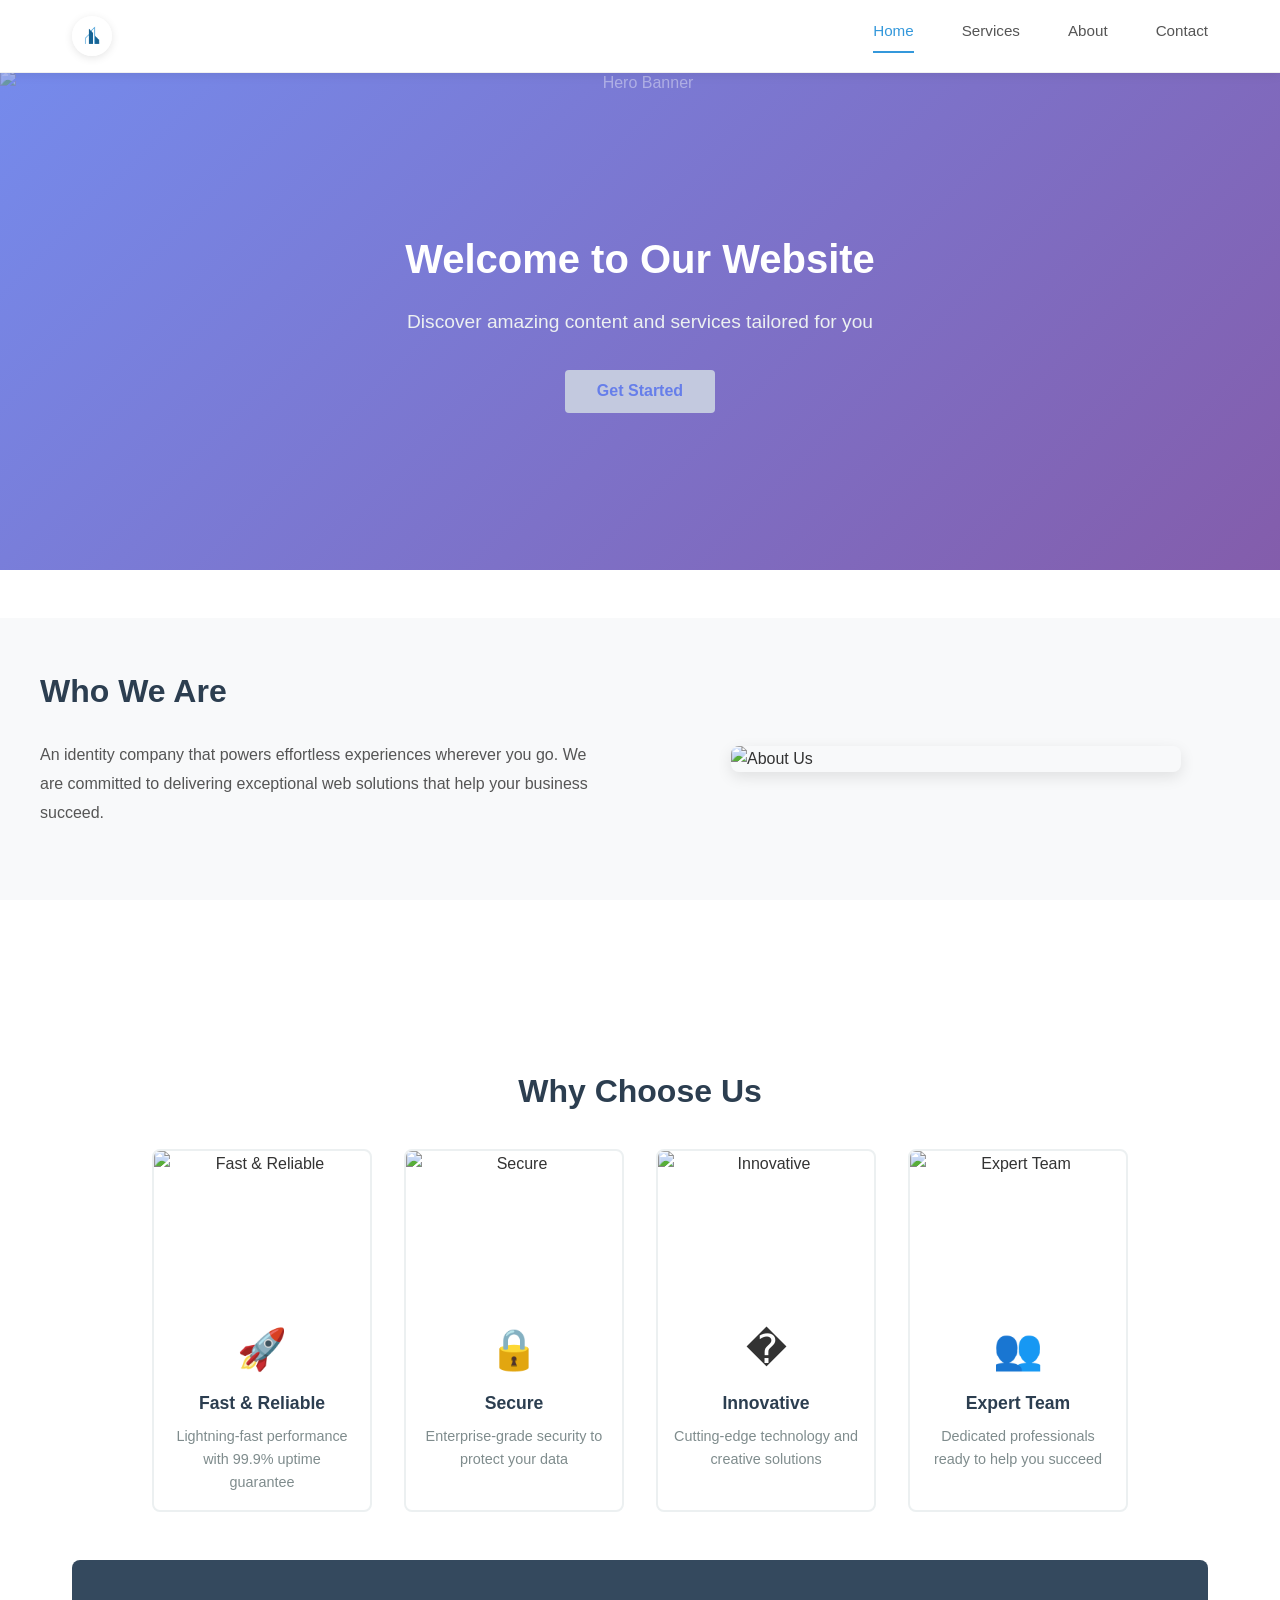
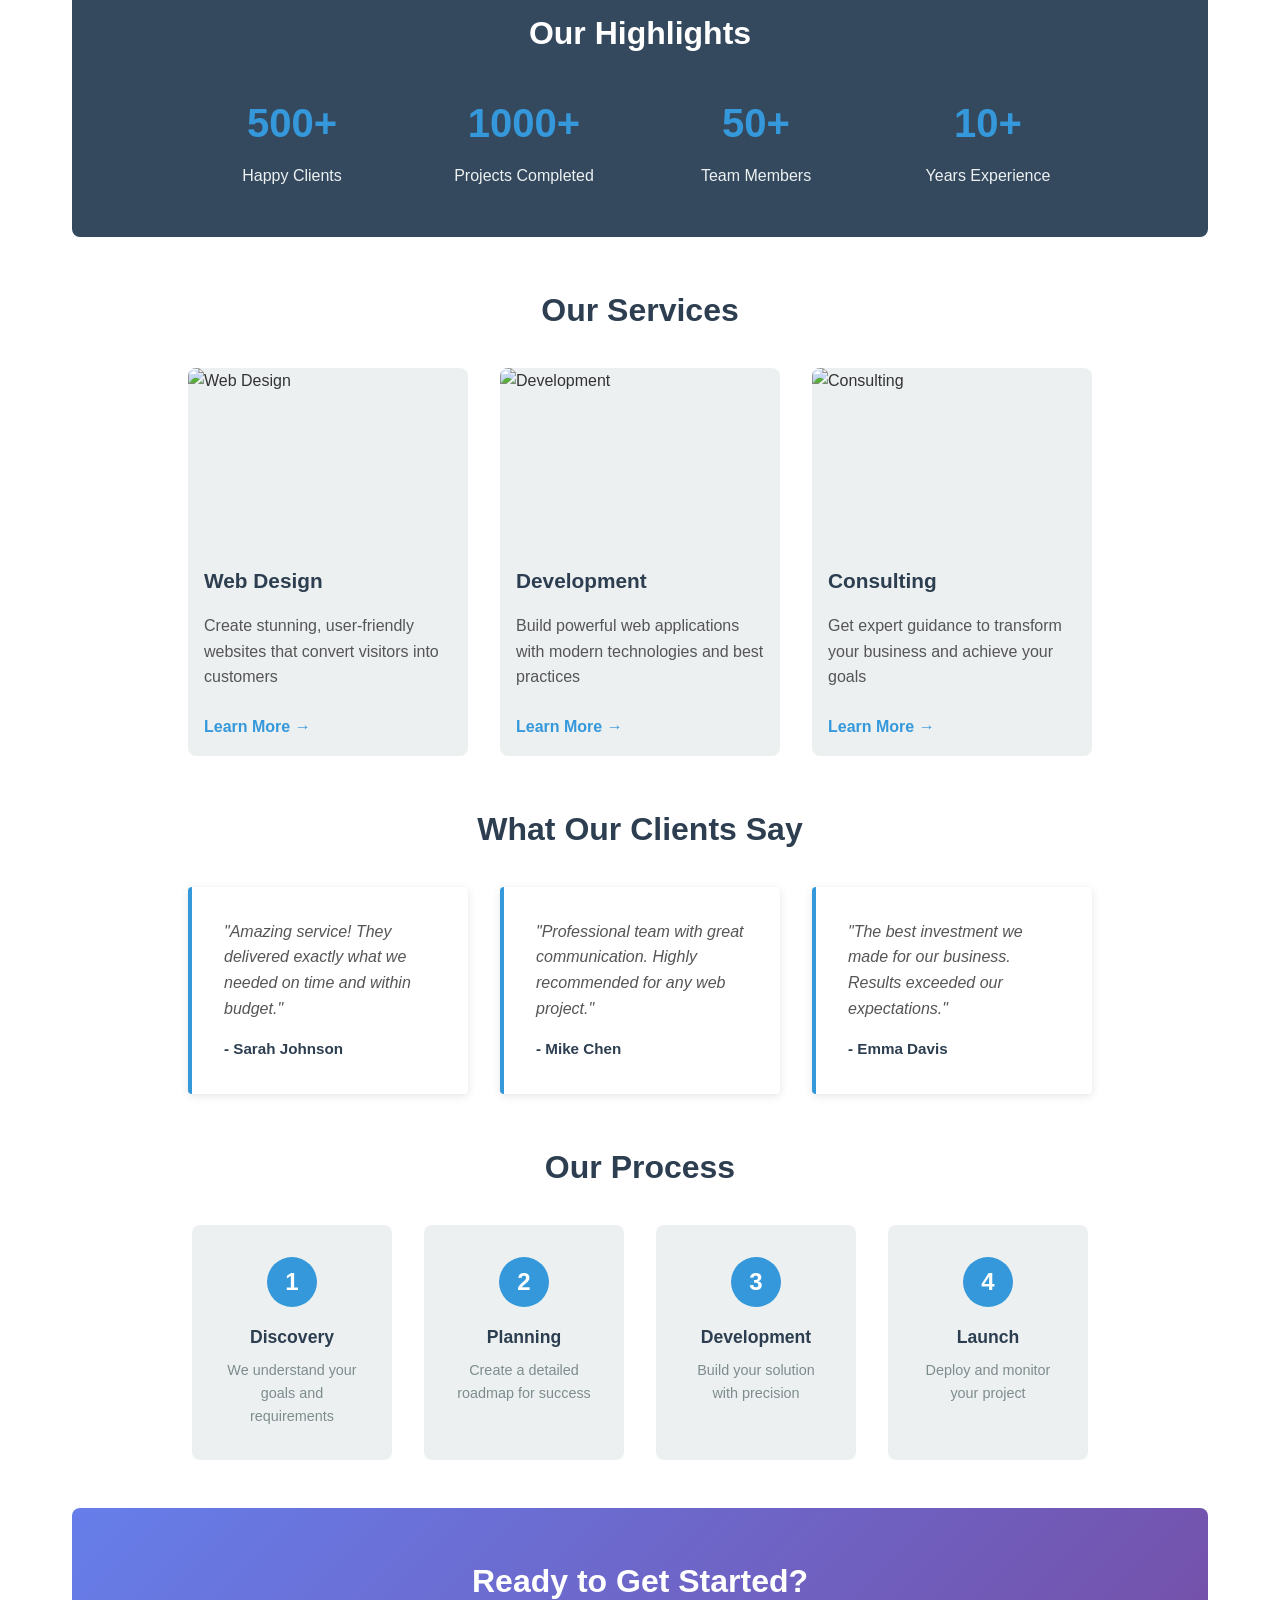
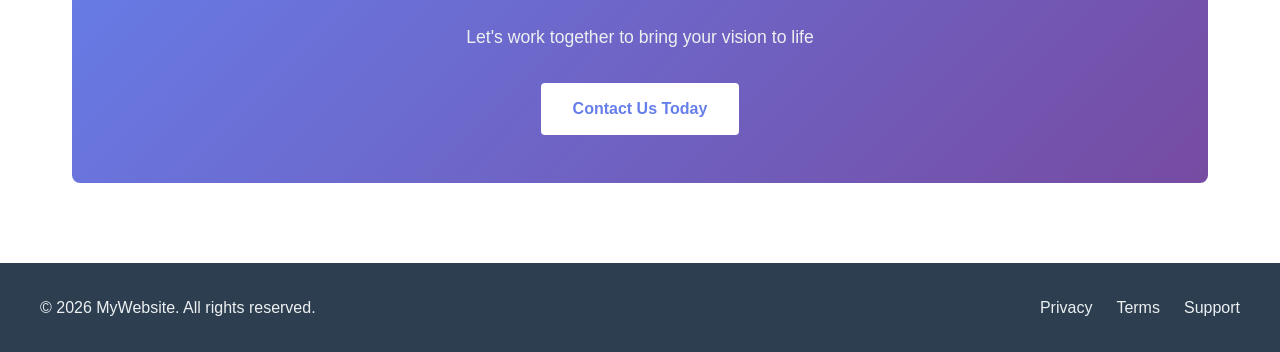
==== commit 71bbb43f: "updating" ====
--- a/index.html
+++ b/index.html
@@ -11,7 +11,9 @@
         <!-- Header -->
         <header class="header">
             <div class="header-content">
-                <h1 class="logo">MyWebsite</h1>
+                <a href="index.html" class="logo-link">
+                    <img src="logo.png" alt="MyWebsite Logo" class="logo-image">
+                </a>
                 <nav class="nav">
                     <a href="index.html" class="nav-link active">Home</a>
                     <a href="services.html" class="nav-link">Services</a>
@@ -23,12 +25,25 @@
 
         <!-- Hero Section -->
         <section class="hero">
+            <img src="https://images.unsplash.com/photo-1552664730-d307ca884978?w=1200&h=400&fit=crop" alt="Hero Banner" class="hero-image">
             <div class="hero-content">
                 <h2>Welcome to Our Website</h2>
                 <p>Discover amazing content and services tailored for you</p>
                 <button class="cta-btn">Get Started</button>
             </div>
-            <img src="https://images.unsplash.com/photo-1552664730-d307ca884978?w=1200&h=400&fit=crop" alt="Hero Banner" class="hero-image">
+        </section>
+
+        <!-- About Section -->
+        <section class="about-section">
+            <div class="about-wrapper">
+                <div class="about-content">
+                    <h2>Who We Are</h2>
+                    <p>An identity company that powers effortless experiences wherever you go. We are committed to delivering exceptional web solutions that help your business succeed.</p>
+                </div>
+                <div class="about-image-container">
+                    <img src="https://images.unsplash.com/photo-1552664730-d307ca884978?w=600&h=400&fit=crop" alt="About Us" class="about-image">
+                </div>
+            </div>
         </section>
 
         <!-- Main Content -->
--- a/style.css
+++ b/style.css
@@ -1,3 +1,6 @@
+/* ========================================
+   GLOBAL STYLES
+   ======================================== */
 * {
     margin: 0;
     padding: 0;
@@ -22,17 +25,20 @@
     overflow-x: hidden;
 }
 
-/* Header Styles */
+/* ========================================
+   HEADER STYLES - START HERE
+   ======================================== */
 .header {
-    background-color: #2c3e50;
+    background-color: #fff;
     padding: 1rem 0;
-    box-shadow: 0 2px 5px rgba(0, 0, 0, 0.1);
+    box-shadow: 0 2px 10px rgba(0, 0, 0, 0.08);
     position: fixed;
     top: 0;
     left: 0;
     right: 0;
     width: 100%;
     z-index: 1000;
+    border-bottom: 1px solid #f0f0f0;
 }
 
 .header-content {
@@ -45,22 +51,70 @@
 }
 
 .logo {
-    color: #fff;
-    font-size: 1.8rem;
-    font-weight: bold;
+    color: #2c3e50;
+    font-size: 1.5rem;
+    font-weight: 700;
+    display: flex;
+    align-items: center;
+    gap: 0.8rem;
+    text-decoration: none;
+    letter-spacing: -0.5px;
+}
+
+.logo-link {
+    display: flex;
+    align-items: center;
+    gap: 0.8rem;
+    text-decoration: none;
+    transition: opacity 0.3s ease;
+}
+
+.logo-link:hover {
+    opacity: 0.8;
+}
+
+.logo-image {
+    width: 45px;
+    height: 45px;
+    border-radius: 8px;
+    object-fit: cover;
+    transition: transform 0.3s ease, box-shadow 0.3s ease;
+    box-shadow: 0 2px 8px rgba(0, 0, 0, 0.1);
+}
+
+.logo-link:hover .logo-image {
+    transform: scale(1.05);
+    box-shadow: 0 4px 12px rgba(52, 152, 219, 0.2);
+}
+
+.logo-link {
+    display: flex;
+    align-items: center;
+    gap: 0.8rem;
+    text-decoration: none;
+}
+
+.logo-image {
+    width: 40px;
+    height: 40px;
+    border-radius: 50%;
+    object-fit: cover;
 }
 
 .nav {
     display: flex;
-    gap: 2rem;
+    gap: 3rem;
 }
 
 .nav-link {
-    color: #ecf0f1;
+    color: #555;
     text-decoration: none;
-    font-size: 1rem;
+    font-size: 0.95rem;
     font-weight: 500;
-    transition: color 0.3s ease;
+    transition: color 0.3s ease, border-bottom 0.3s ease;
+    padding-bottom: 0.5rem;
+    border-bottom: 2px solid transparent;
+    position: relative;
 }
 
 .nav-link:hover {
@@ -70,32 +124,34 @@
 .nav-link.active {
     color: #3498db;
     border-bottom: 2px solid #3498db;
-    padding-bottom: 0.5rem;
-}
-
-/* Main Content */
+}
+
+/* ========================================
+   MAIN CONTENT WRAPPER
+   ======================================== */
 .main-content {
     flex: 1;
     max-width: 1200px;
     width: 100%;
     margin: 0 auto;
     padding: 3rem 2rem;
-}
-
+    margin-top: 70px;
+}
+
+/* ========================================
+   HERO SECTION - START HERE
+   ======================================== */
 .hero {
     text-align: center;
-    padding: 6rem 2rem;
-    background: linear-gradient(135deg, #667eea 0%, #764ba2 100%);
+    padding: 0;
+    background: linear-gradient(135deg, rgba(102, 126, 234, 0.9) 0%, rgba(118, 75, 162, 0.9) 100%);
     color: #fff;
     border-radius: 0;
     margin-bottom: 3rem;
-    margin-top: 0;
+    margin-top: 70px;
     width: 100vw;
+    margin-left: calc(-50vw + 50%);
     position: relative;
-    left: 50%;
-    right: 50%;
-    margin-left: -50vw;
-    margin-right: -50vw;
     overflow: hidden;
     display: flex;
     align-items: center;
@@ -110,13 +166,16 @@
     width: 100%;
     height: 100%;
     object-fit: cover;
-    opacity: 0.3;
+    opacity: 0.4;
     z-index: 0;
 }
 
 .hero-content {
+    text-align: center;
+    max-width: 600px;
     position: relative;
     z-index: 1;
+    padding: 2rem;
 }
 
 .hero h2 {
@@ -131,11 +190,26 @@
     margin-bottom: 2rem;
 }
 
+.hero-label {
+    font-size: 0.9rem;
+    color: #ecf0f1;
+    font-weight: 700;
+    letter-spacing: 2px;
+    margin-bottom: 1rem;
+    text-transform: uppercase;
+}
+
+.hero-description {
+    font-size: 1.1rem;
+    color: #ecf0f1;
+    margin-bottom: 2rem;
+    line-height: 1.8;
+}
+
 .cta-btn {
-    background-color: #fff;
+    background-color: #c3c9df;
     color: #667eea;
-    padding: 
-0.8rem 2rem;
+    padding: 0.8rem 2rem;
     border: none;
     border-radius: 4px;
     font-size: 1rem;
@@ -148,6 +222,68 @@
     transform: scale(1.05);
     box-shadow: 0 5px 15px rgba(0, 0, 0, 0.2);
 }
+
+/* About Section */
+.about-section {
+    background-color: #f8f9fa;
+    padding: 3rem 2rem;
+    margin-bottom: 3rem;
+    display: flex;
+    align-items: center;
+    justify-content: center;
+}
+
+.about-wrapper {
+    max-width: 1200px;
+    width: 100%;
+    display: flex;
+    align-items: center;
+    justify-content: space-between;
+    gap: 4rem;
+}
+
+.about-content {
+    flex: 1;
+    min-width: 300px;
+}
+
+.about-section h2 {
+    font-size: 2rem;
+    color: #2c3e50;
+    margin-bottom: 1.5rem;
+}
+
+.about-section p {
+    color: #555;
+    font-size: 1rem;
+    line-height: 1.8;
+    margin-bottom: 1.5rem;
+}
+
+.about-image-container {
+    flex: 1;
+    min-width: 300px;
+    display: flex;
+    align-items: center;
+    justify-content: center;
+}
+
+.about-image {
+    width: 100%;
+    height: auto;
+    max-width: 450px;
+    border-radius: 8px;
+    box-shadow: 0 5px 15px rgba(0, 0, 0, 0.1);
+    transition: transform 0.3s ease, box-shadow 0.3s ease;
+    object-fit: cover;
+}
+
+.about-image:hover {
+    transform: scale(1.05);
+    box-shadow: 0 8px 20px rgba(0, 0, 0, 0.15);
+}
+
+
 
 /* Features Section */
 .features-section {
@@ -595,9 +731,9 @@
 /* Contact Content */
 .contact-content {
     display: flex;
+    flex-wrap: wrap;
     gap: 3rem;
     justify-content: center;
-    flex-wrap: wrap;
 }
 
 .contact-form {
@@ -713,278 +849,3 @@
 .footer-link:hover {
     color: #3498db;
 }
-
-/* Responsive Design */
-@media (max-width: 768px) {
-    .header-content {
-        flex-direction: column;
-        gap: 1rem;
-    }
-
-    .nav {
-        gap: 1rem;
-        flex-wrap: wrap;
-        justify-content: center;
-    }
-
-    .hero h2 {
-        font-size: 1.8rem;
-    }
-
-    .hero {
-        padding: 2rem 1rem;
-    }
-
-    .page-section h2,
-    .features-section h2,
-    .highlights-section h2,
-    .services-preview h2,
-    .testimonials-section h2,
-    .process-section h2,
-    .cta-section h2 {
-        font-size: 1.5rem;
-    }
-
-    .services-grid,
-    .features-grid,
-    .highlights-container,
-    .services-preview-grid,
-    .testimonials-grid,
-    .process-steps {
-        gap: 1rem;
-    }
-
-    .service-card,
-    .feature-item,
-    .service-preview-card,
-    .testimonial-card,
-    .process-step {
-        width: 100%;
-        max-width: 300px;
-    }
-
-    .highlight-card {
-        min-width: 120px;
-        max-width: 150px;
-    }
-
-    .contact-content {
-        gap: 1.5rem;
-    }
-
-    .footer-content {
-        flex-direction: column;
-        text-align: center;
-    }
-}
-
-
-/* Service Card Images */
-.service-card-image {
-    width: 100%;
-    height: 200px;
-    object-fit: cover;
-    display: block;
-    margin-bottom: 1rem;
-}
-
-/* Benefits Section */
-.benefits-section {
-    background-color: #f8f9fa;
-    padding: 3rem 2rem;
-    border-radius: 8px;
-    margin-bottom: 3rem;
-}
-
-.benefits-section h2 {
-    font-size: 2rem;
-    color: #2c3e50;
-    margin-bottom: 2rem;
-    text-align: center;
-}
-
-.benefits-grid {
-    display: flex;
-    flex-wrap: wrap;
-    gap: 2rem;
-    justify-content: center;
-}
-
-.benefit-item {
-    background-color: #fff;
-    padding: 2rem;
-    border-radius: 8px;
-    width: 220px;
-    text-align: center;
-    box-shadow: 0 2px 8px rgba(0, 0, 0, 0.1);
-    transition: transform 0.3s ease, box-shadow 0.3s ease;
-}
-
-.benefit-item:hover {
-    transform: translateY(-5px);
-    box-shadow: 0 5px 15px rgba(0, 0, 0, 0.15);
-}
-
-.benefit-icon {
-    font-size: 2.5rem;
-    color: #3498db;
-    margin-bottom: 1rem;
-    font-weight: bold;
-}
-
-.benefit-item h3 {
-    color: #2c3e50;
-    margin-bottom: 0.5rem;
-    font-size: 1.1rem;
-}
-
-.benefit-item p {
-    color: #7f8c8d;
-    font-size: 0.9rem;
-}
-
-/* Team Section */
-.team-section {
-    margin-bottom: 3rem;
-}
-
-.team-section h2 {
-    font-size: 2rem;
-    color: #2c3e50;
-    margin-bottom: 2rem;
-    text-align: center;
-}
-
-.team-image {
-    width: 100%;
-    height: 250px;
-    object-fit: cover;
-    border-radius: 8px 8px 0 0;
-    display: block;
-}
-
-.team-member {
-    background-color: #fff;
-    border-radius: 8px;
-    overflow: hidden;
-    width: 280px;
-    text-align: center;
-    box-shadow: 0 2px 8px rgba(0, 0, 0, 0.1);
-    transition: transform 0.3s ease, box-shadow 0.3s ease;
-}
-
-.team-member:hover {
-    transform: translateY(-8px);
-    box-shadow: 0 8px 20px rgba(0, 0, 0, 0.15);
-}
-
-.team-member h3 {
-    color: #2c3e50;
-    margin: 1.5rem 1rem 0.5rem;
-    font-size: 1.2rem;
-}
-
-.team-role {
-    color: #3498db;
-    font-weight: 600;
-    margin: 0 1rem;
-    font-size: 0.95rem;
-}
-
-.team-bio {
-    color: #7f8c8d;
-    margin: 0.5rem 1rem 1.5rem;
-    font-size: 0.9rem;
-    line-height: 1.5;
-}
-
-/* Values Section */
-.values-section {
-    background: linear-gradient(135deg, #667eea 0%, #764ba2 100%);
-    color: #fff;
-    padding: 3rem 2rem;
-    border-radius: 8px;
-    margin-bottom: 3rem;
-}
-
-.values-section h2 {
-    font-size: 2rem;
-    color: #fff;
-    margin-bottom: 2rem;
-    text-align: center;
-}
-
-.values-grid {
-    display: flex;
-    flex-wrap: wrap;
-    gap: 2rem;
-    justify-content: center;
-}
-
-.value-item {
-    background-color: rgba(255, 255, 255, 0.1);
-    padding: 2rem;
-    border-radius: 8px;
-    width: 220px;
-    text-align: center;
-    border: 2px solid rgba(255, 255, 255, 0.2);
-    transition: transform 0.3s ease, background-color 0.3s ease;
-}
-
-.value-item:hover {
-    transform: translateY(-5px);
-    background-color: rgba(255, 255, 255, 0.2);
-}
-
-.value-item h3 {
-    color: #fff;
-    margin-bottom: 1rem;
-    font-size: 1.2rem;
-}
-
-.value-item p {
-    color: #ecf0f1;
-    font-size: 0.95rem;
-    line-height: 1.6;
-}
-
-/* Contact Info Items */
-.info-item {
-    margin-bottom: 2rem;
-    padding-bottom: 2rem;
-    border-bottom: 1px solid #ecf0f1;
-}
-
-.info-item:last-child {
-    border-bottom: none;
-}
-
-.info-item h4 {
-    color: #3498db;
-    margin-bottom: 0.5rem;
-    font-size: 1rem;
-}
-
-.info-item p {
-    color: #555;
-    line-height: 1.8;
-}
-
-/* Responsive for new sections */
-@media (max-width: 768px) {
-    .benefits-grid,
-    .values-grid {
-        gap: 1rem;
-    }
-
-    .benefit-item,
-    .value-item,
-    .team-member {
-        width: 100%;
-        max-width: 300px;
-    }
-
-    .team-image {
-        height: 200px;
-    }
-}
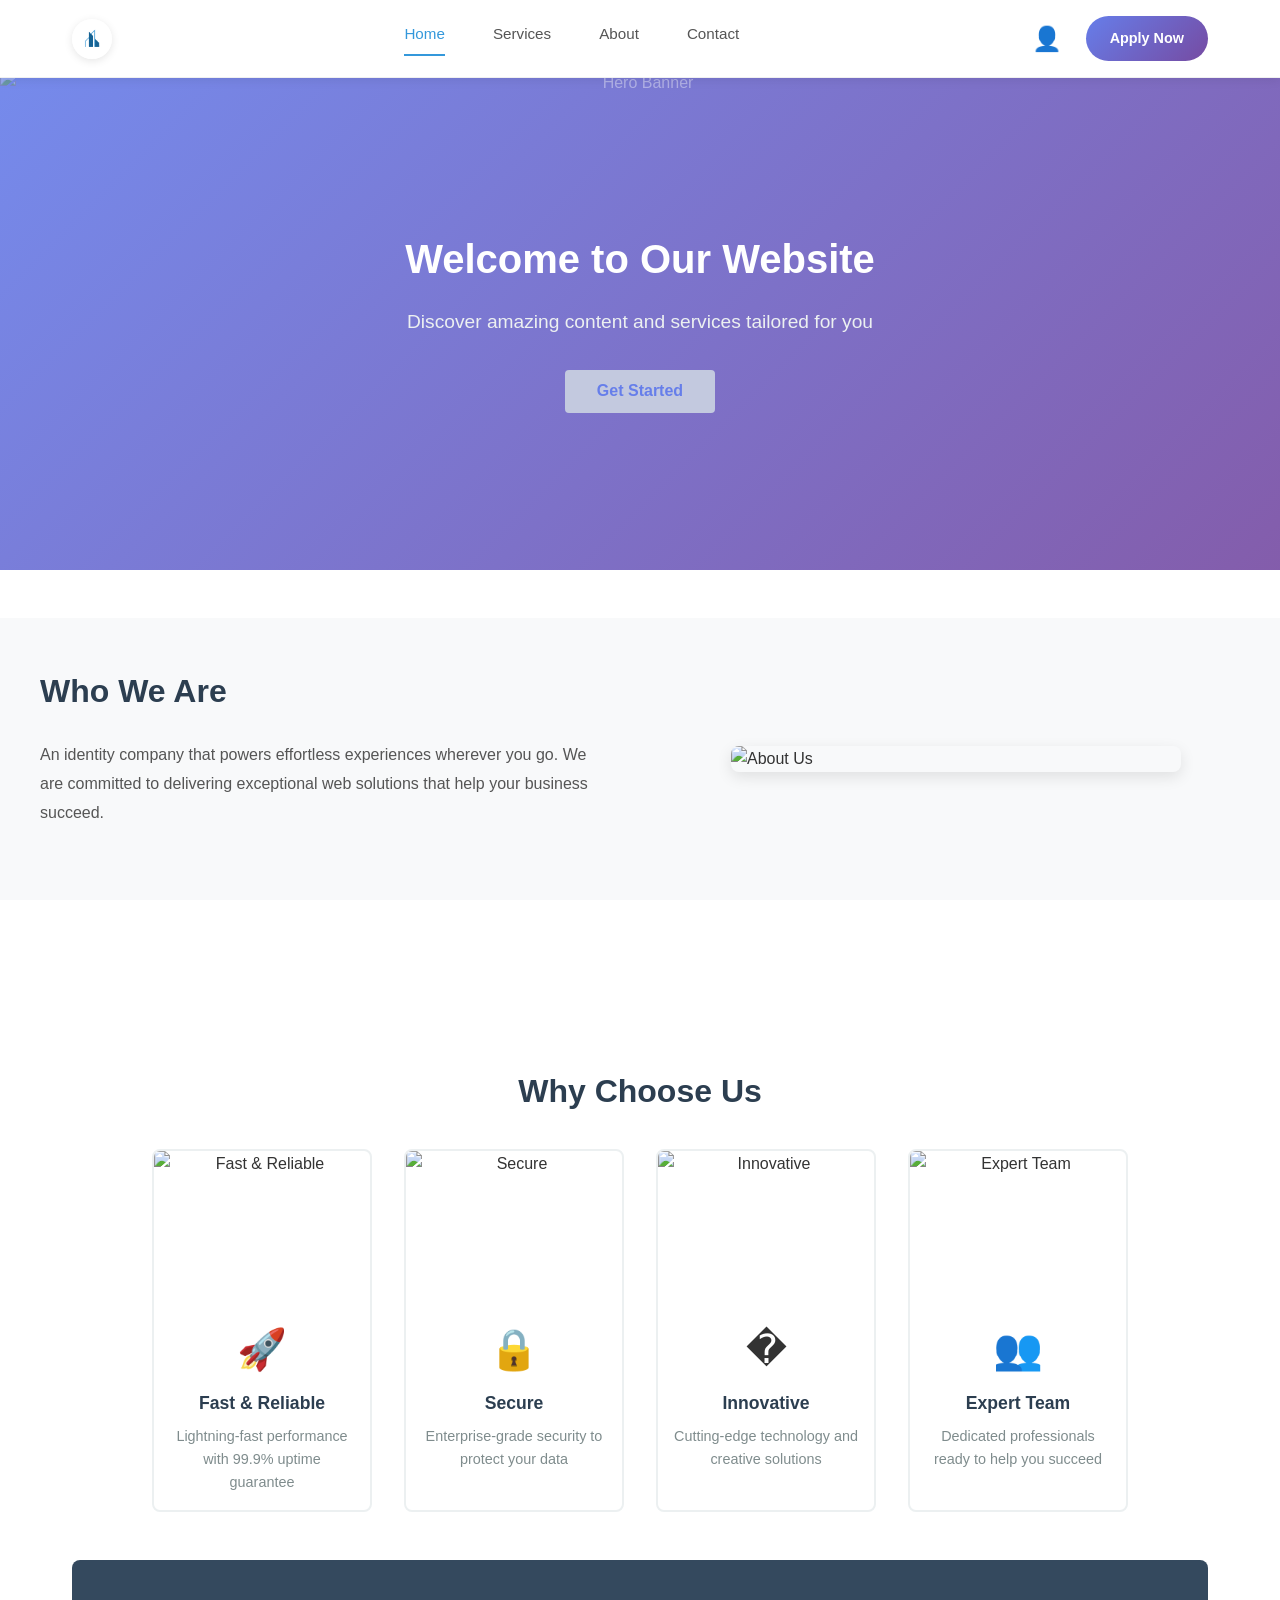
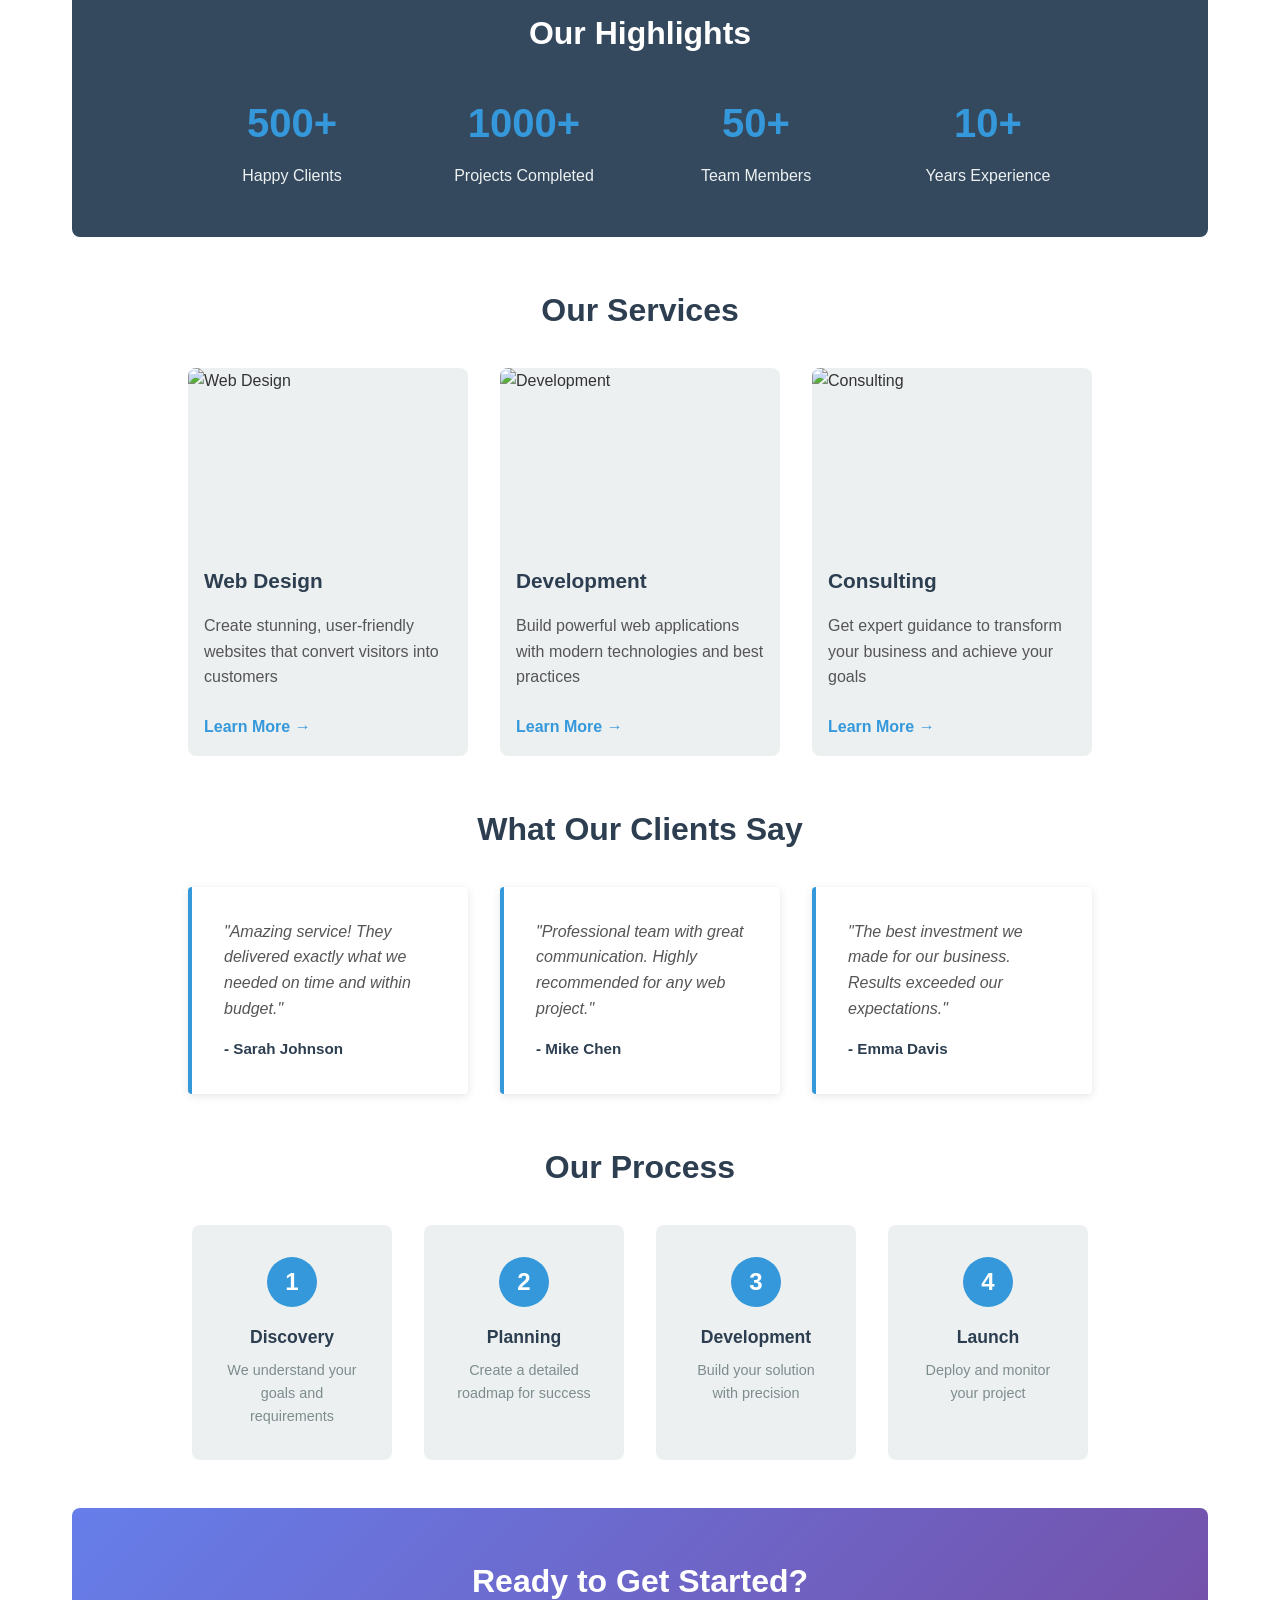
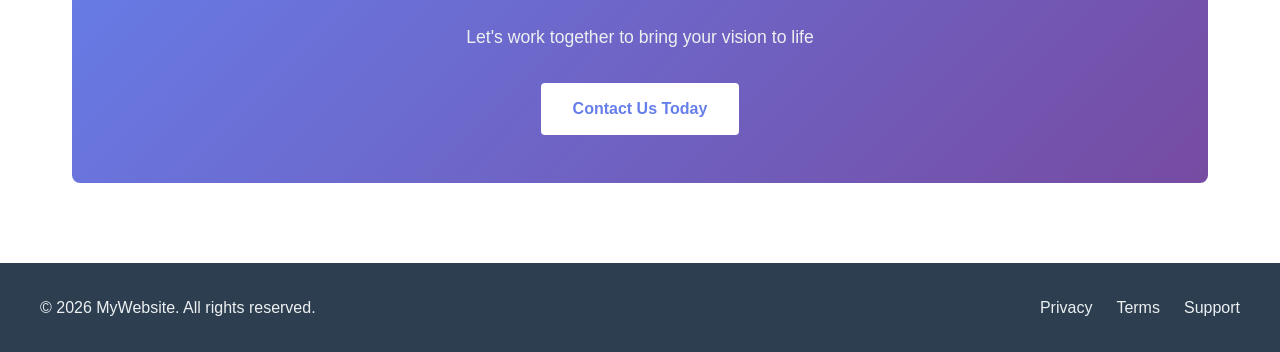
==== commit cbfe77c9: "updating" ====
--- a/index.html
+++ b/index.html
@@ -20,6 +20,10 @@
                     <a href="about.html" class="nav-link">About</a>
                     <a href="contact.html" class="nav-link">Contact</a>
                 </nav>
+                <div class="header-actions">
+                    <a href="#" class="login-icon" title="Login">👤</a>
+                    <a href="#" class="apply-btn">Apply Now</a>
+                </div>
             </div>
         </header>
 
--- a/style.css
+++ b/style.css
@@ -61,6 +61,13 @@
     letter-spacing: -0.5px;
 }
 
+.logo-text {
+    color: #2c3e50;
+    font-size: 1.5rem;
+    font-weight: 700;
+    letter-spacing: -0.5px;
+}
+
 .logo-link {
     display: flex;
     align-items: center;
@@ -124,6 +131,45 @@
 .nav-link.active {
     color: #3498db;
     border-bottom: 2px solid #3498db;
+}
+
+/* Header Actions */
+.header-actions {
+    display: flex;
+    align-items: center;
+    gap: 1.5rem;
+}
+
+.login-icon {
+    font-size: 1.5rem;
+    text-decoration: none;
+    cursor: pointer;
+    transition: transform 0.3s ease, opacity 0.3s ease;
+    display: flex;
+    align-items: center;
+    justify-content: center;
+}
+
+.login-icon:hover {
+    transform: scale(1.2);
+    opacity: 0.8;
+}
+
+.apply-btn {
+    background: linear-gradient(135deg, #667eea 0%, #764ba2 100%);
+    color: #fff;
+    padding: 0.7rem 1.5rem;
+    border-radius: 25px;
+    text-decoration: none;
+    font-weight: 600;
+    font-size: 0.9rem;
+    transition: transform 0.3s ease, box-shadow 0.3s ease;
+    display: inline-block;
+}
+
+.apply-btn:hover {
+    transform: translateY(-2px);
+    box-shadow: 0 5px 15px rgba(102, 126, 234, 0.4);
 }
 
 /* ========================================
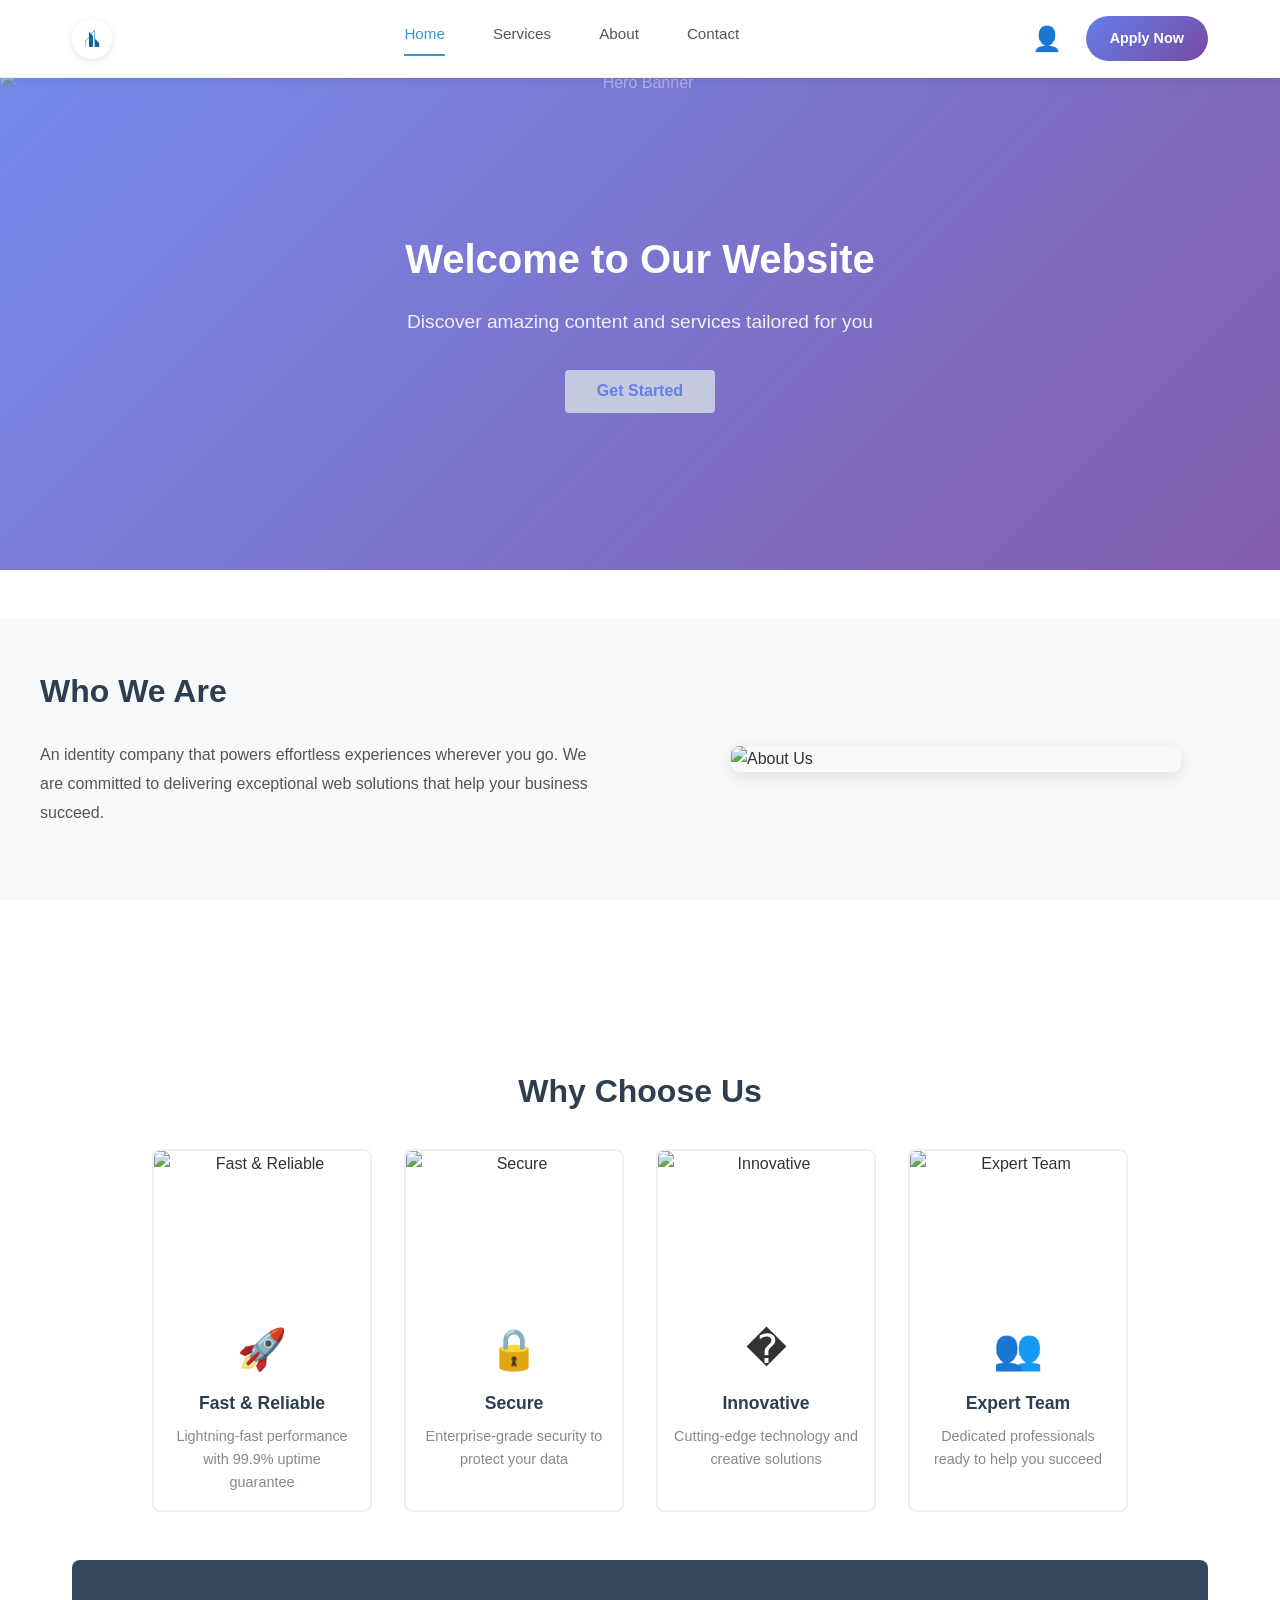
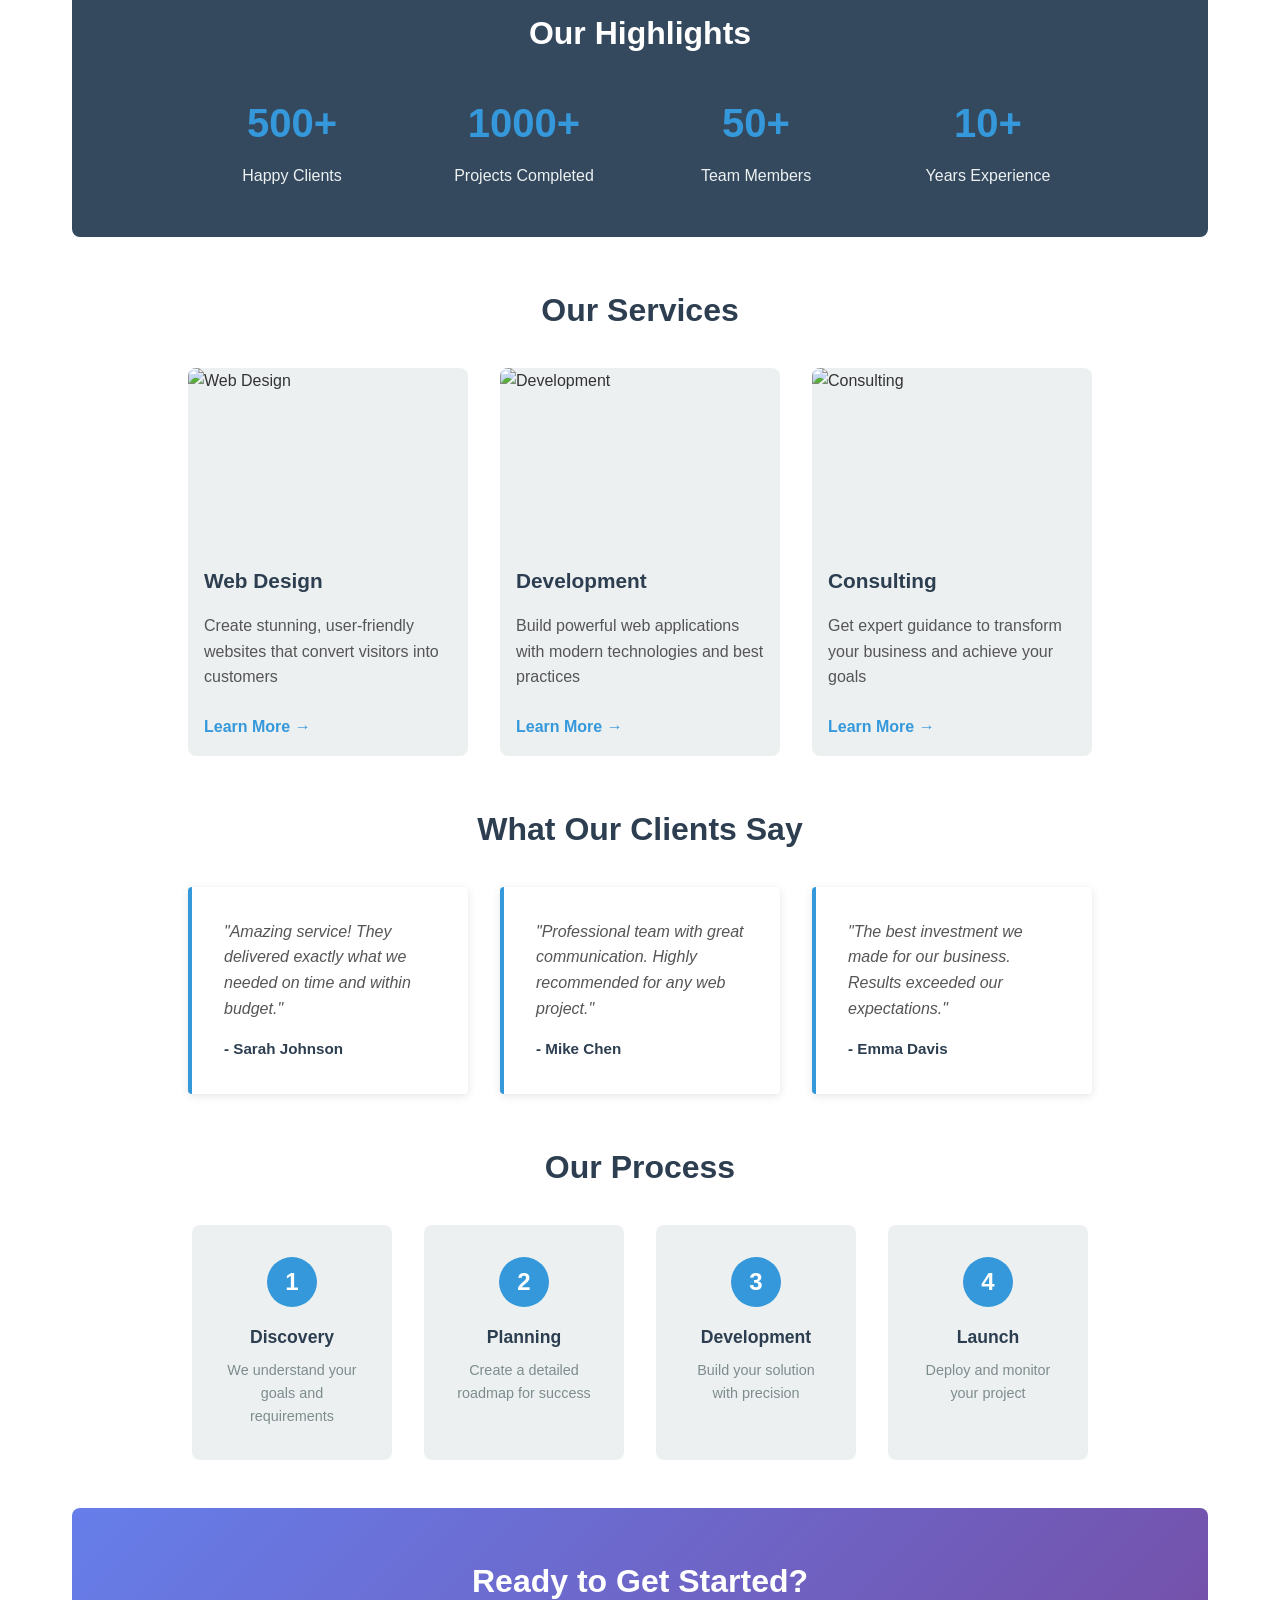
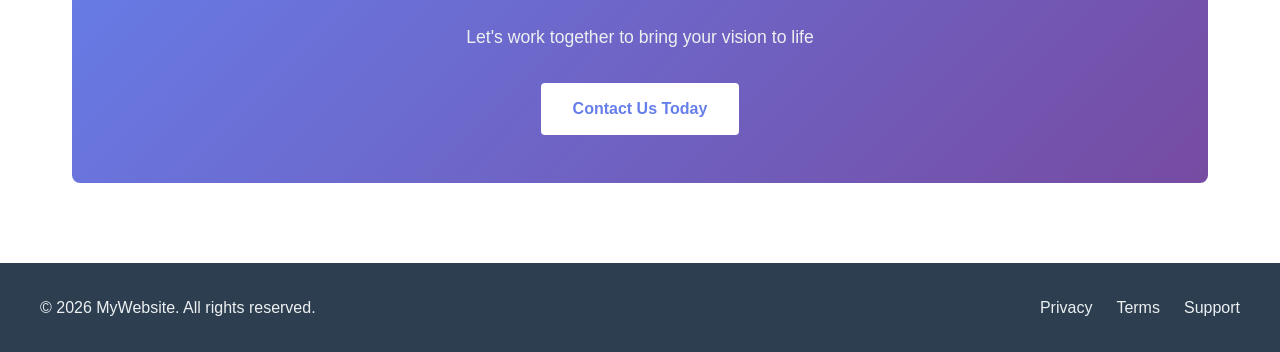
==== commit a47d0465: "updating" ====
--- a/index.html
+++ b/index.html
@@ -4,6 +4,7 @@
     <meta charset="UTF-8">
     <meta name="viewport" content="width=device-width, initial-scale=1.0">
     <title>Home - My Website</title>
+    <link rel="icon" type="image/png" href="logo.png">
     <link rel="stylesheet" href="style.css">
 </head>
 <body>
--- a/style.css
+++ b/style.css
@@ -842,6 +842,21 @@
     border-radius: 8px;
 }
 
+.contact-image {
+    width: 100%;
+    height: 250px;
+    object-fit: cover;
+    border-radius: 8px;
+    margin-bottom: 1.5rem;
+    box-shadow: 0 4px 12px rgba(0, 0, 0, 0.1);
+    transition: transform 0.3s ease, box-shadow 0.3s ease;
+}
+
+.contact-image:hover {
+    transform: scale(1.02);
+    box-shadow: 0 6px 16px rgba(0, 0, 0, 0.15);
+}
+
 .contact-info h3 {
     color: #2c3e50;
     margin-bottom: 1.5rem;
